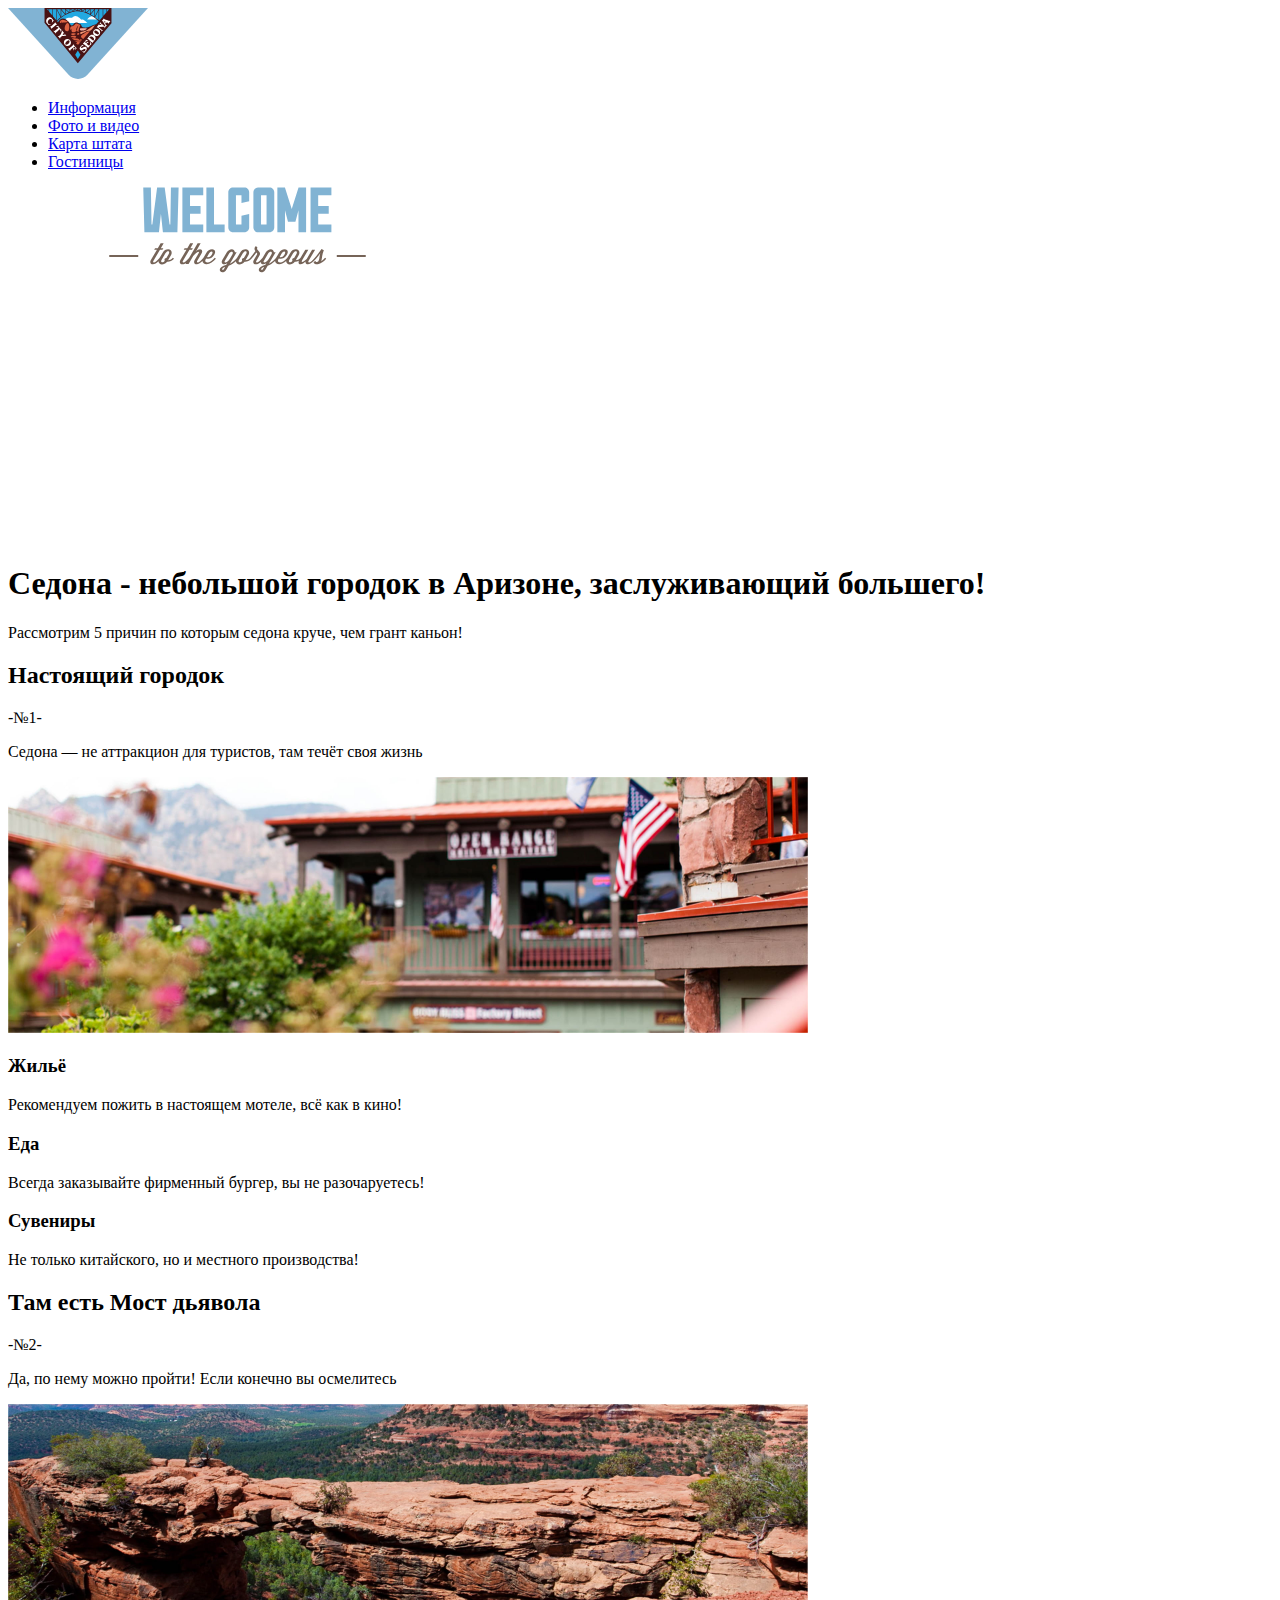
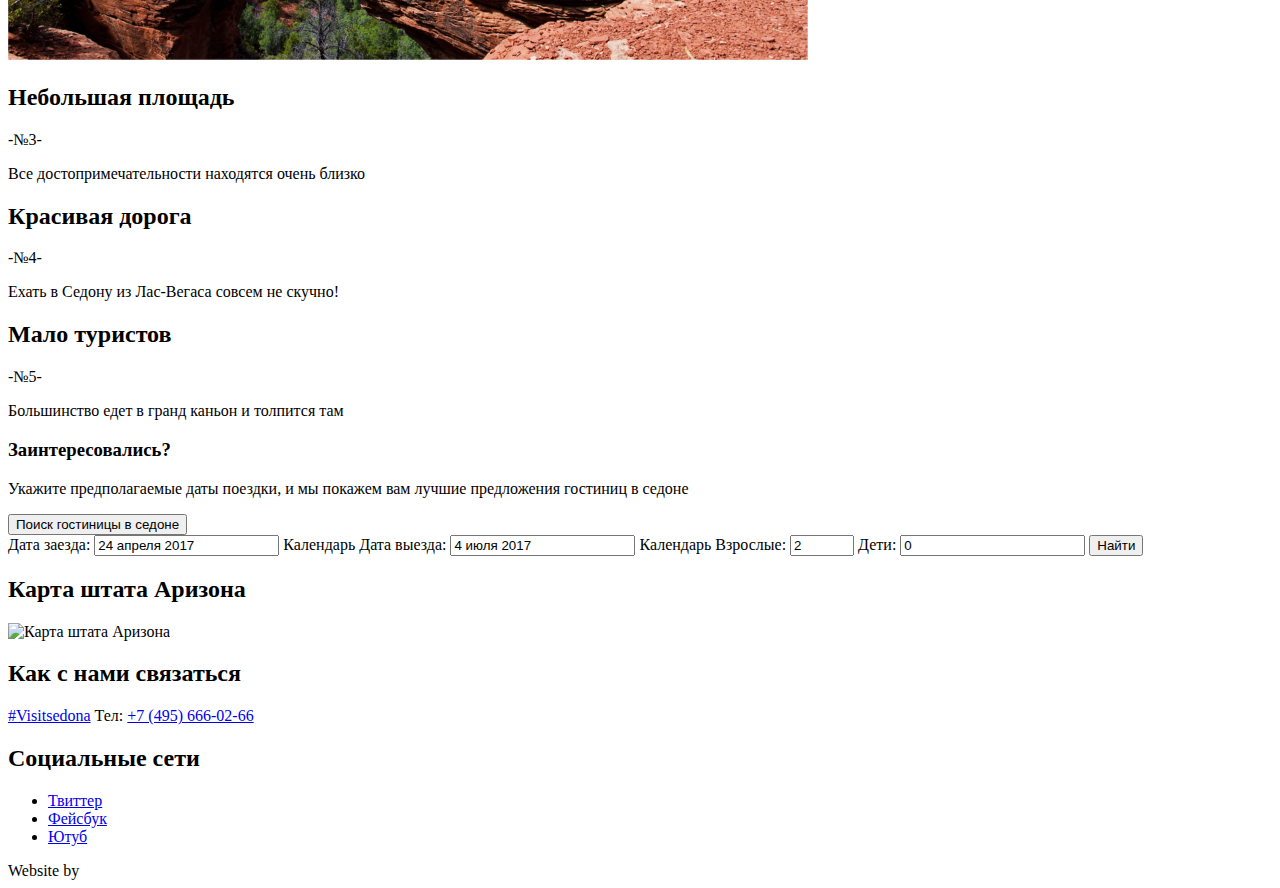
==== index.html @ 817b79bb "Доступность и формы - исправление" ====
<!DOCTYPE html>
<html lang="ru">
  <head>
    <meta charset="utf-8">
    <title>городок Седона</title>
  </head>
  <body>
    <header>
      <nav>
        <a><img src="img/logo-sedona.svg" width="140" height="71" alt="Логотип-Седона"></a>
        <ul>
          <li><a href="info.html">Информация</a></li>
          <li><a href="photo-video.html">Фото и видео</a></li>
          <li><a href="map.html">Карта штата</a></li>
          <li><a href="catalog_hotels.html">Гостиницы</a></li>
        </ul>
      </nav>
    </header>
    <main>
      <div>
        <a><img src="img/intro-welcome.svg" width="459" height="353" alt="Добро пожаловать в Седону"></a>
      </div>
      <div>
         <h1>Седона - небольшой городок в Аризоне, заслуживающий большего!</h1>
         <p>Рассмотрим 5 причин по которым седона круче, чем грант каньон!</p>
      </div>
      <section> 
        <div>
          <h2>Настоящий городок</h2>
          <p>-№1-</p>
          <p>Седона — не аттракцион для туристов, там течёт своя жизнь</p>
        </div>
        <div>
          <a><img src="img/content-city.jpg" width="800" height="256" alt="Настоящий городок"></a>
        </div>
      </section>
      <section>
        <div>
          <h3>Жильё</h3>
          <p>Рекомендуем пожить в настоящем мотеле, всё как в кино!</p>
          <span class=icon></span>
        </div>
        <div>
         <h3>Еда</h3>
         <p>Всегда заказывайте фирменный бургер, вы не разочаруетесь!</p>
         <span class=icon></span>
       </div>
       <div>
         <h3>Сувениры</h3>
         <p>Не только китайского, но и местного производства!</p>
         <span class=icon></span>
       </div>
      </section>
      <section> 
        <div>
          <h2>Там есть Мост дьявола</h2>
          <p>-№2-</p>
          <p>Да, по нему можно пройти! Если конечно вы осмелитесь</p>
        </div>
        <div>
          <a><img src="img/content-bridge.jpg" width="800" height="256" alt="Мост дьявола"></a>
        </div>
      </section>
      <section> 
        <div>
          <h2>Небольшая площадь</h2>
          <p>-№3-</p>
          <p>Все достопримечательности находятся очень близко</p>
        </div>
        <div>
          <h2>Красивая дорога</h2>
          <p>-№4-</p>
          <p>Ехать в Седону из Лас-Вегаса совсем не скучно!</p>
        </div>
        <div>
          <h2>Мало туристов</h2>
          <p>-№5-</p>
          <p>Большинство едет в гранд каньон и толпится там</p>
        </div>
      </section>
      <section>
        <div>
          <h3>Заинтересовались?</h3>
          <p>Укажите предполагаемые даты поездки, и мы покажем вам лучшие предложения гостиниц в седоне</p>
          <button type="button">Поиск гостиницы в седоне</button>
          <article>
              <form action="https://echo.htmlacademy.ru" method="post">        
              <label for="check-in">Дата заезда:</label>
              <input type="text" id="check-in" name="date-arrival" value="24 апреля 2017">
              <span class="visually-hidden">Календарь</span>        
              <label for="check-off">Дата выезда:</label>
              <input type="text" id="check-off" name="date-departure" value="4 июля 2017"> 
              <span class="visually-hidden">Календарь</span>         
              <label for="adults">Взрослые:</label>
              <input type="number" id="adults" name="adult" value="2"  min="1" max="100" step="1" placeholder="Взрослые">           
              <label for="children">Дети:</label>
              <input type="text" id="children" name="child" value="0"  min="1" max="100" step="1" placeholder="Дети">            
          <button type="submit">Найти</button>          
              </form>
          </article>
          <h2 class="visually-hidden">Карта штата Аризона</h2>
          <img src="#" width="1200" height="593" alt="Карта штата Аризона">
        </div>
      </section>
    </main>
    <footer>
      <h2 class="visually-hidden">Как с нами связаться</h2>
        <div>
          <a href="#">#Visitsedona</a>
          <span>Тел: <a href="tel:+74956660266">+7 (495) 666-02-66</a></span>
        </div>
        <div>
          <h2 class="visually-hidden">Социальные сети</h2>
          <ul>
            <li><a href="#" title="Наша страница в Твиттере">Твиттер</a></li>
            <li><a href="#"title="Наша страница в Фейсбуке">Фейсбук</a></li>
            <li><a href="#"title="Наша страница в Ютубе">Ютуб</a></li>
          </ul>
        </div>
        <div>
          <span>Website by</span>
            <a href="https://htmlacademy.ru/intensive/htmlcss"></a>
        </div>
      </footer>
    </body>
</html>
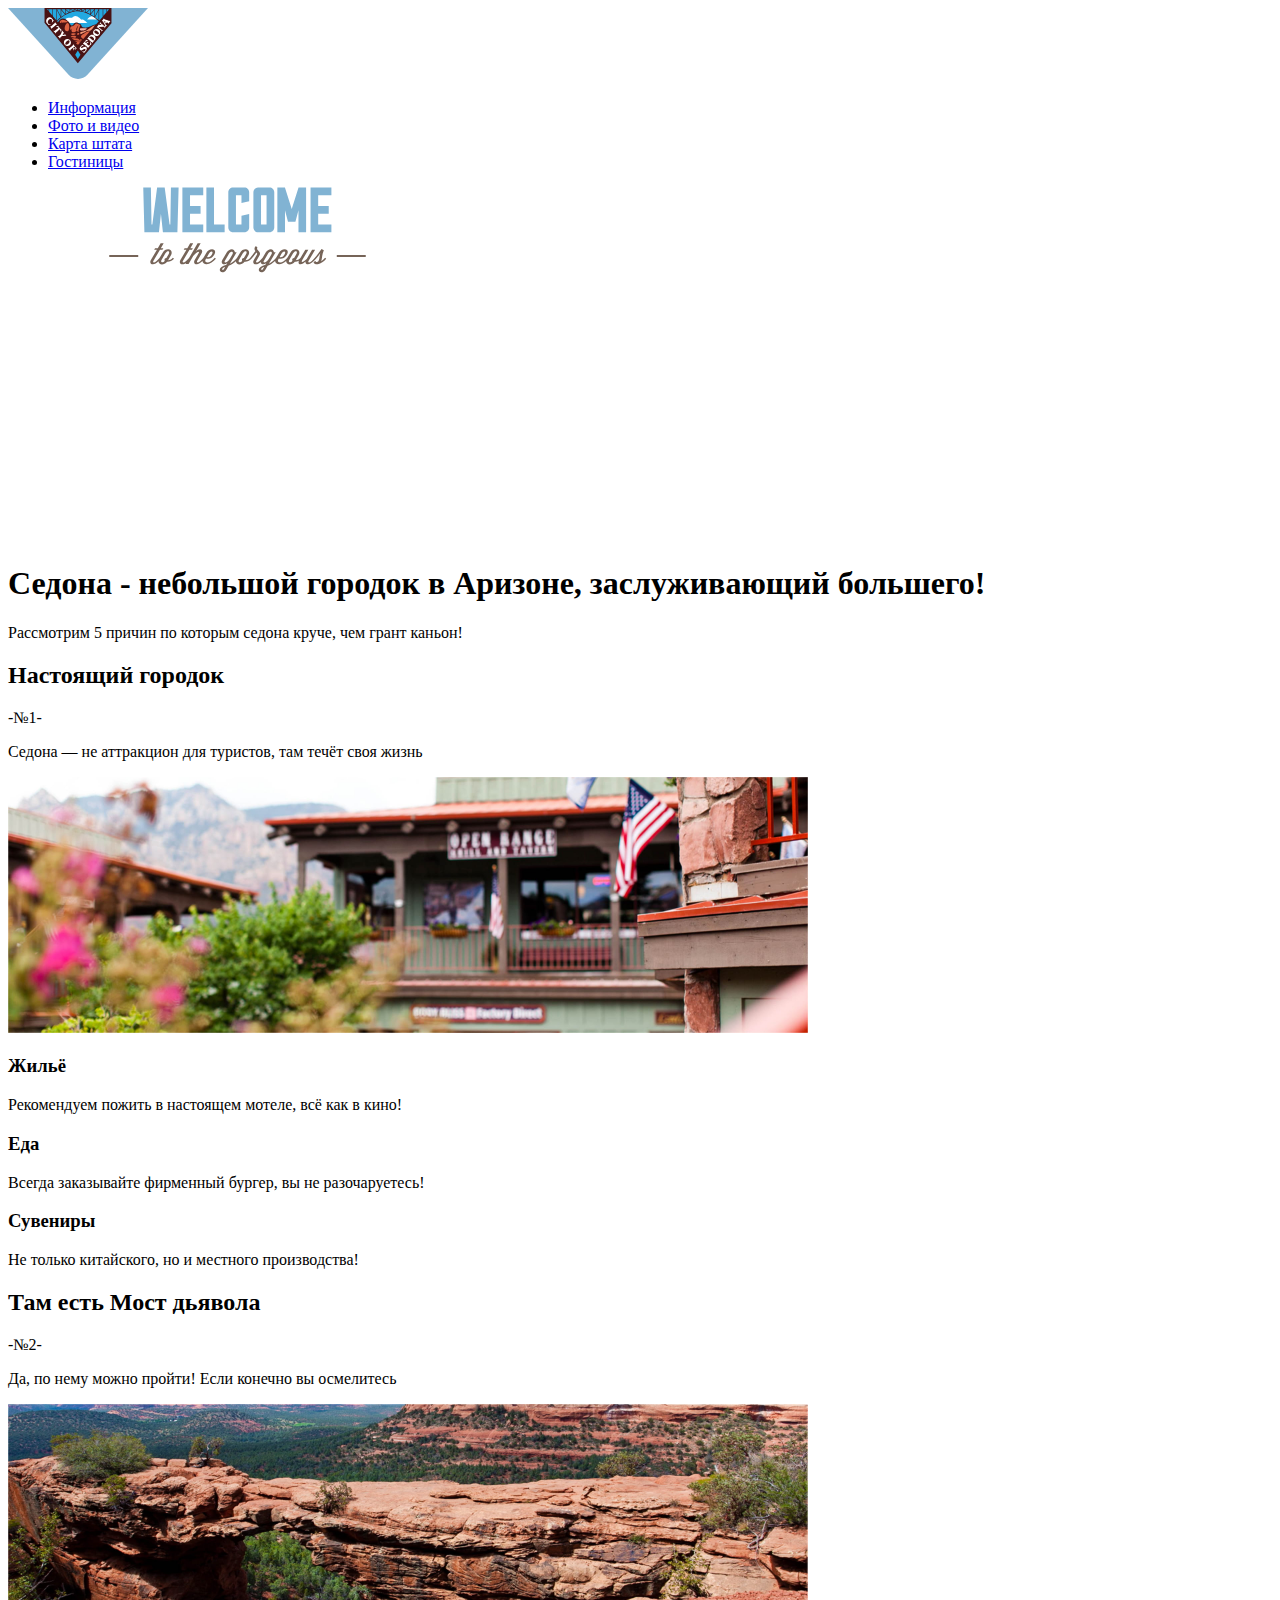
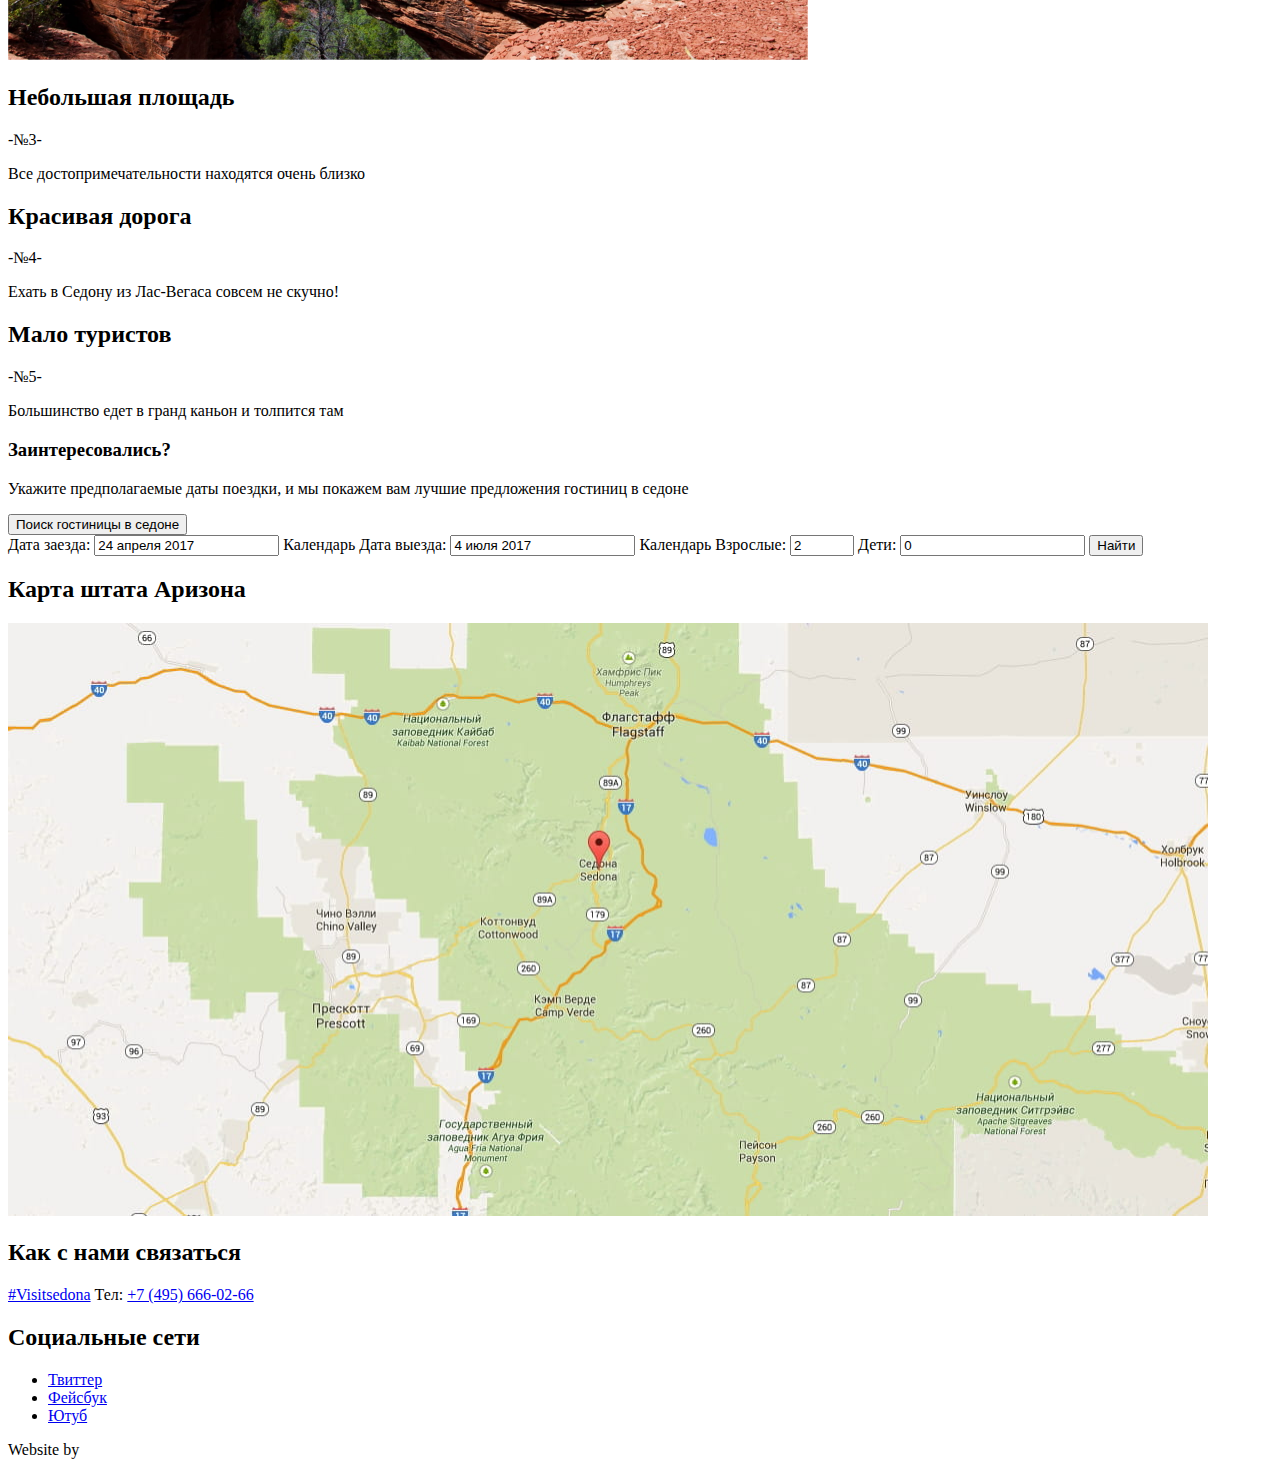
==== commit b8bf5c33: "Доступность и формы 2" ====
--- a/index.html
+++ b/index.html
@@ -83,7 +83,6 @@
           <h3>Заинтересовались?</h3>
           <p>Укажите предполагаемые даты поездки, и мы покажем вам лучшие предложения гостиниц в седоне</p>
           <button type="button">Поиск гостиницы в седоне</button>
-          <article>
               <form action="https://echo.htmlacademy.ru" method="post">        
               <label for="check-in">Дата заезда:</label>
               <input type="text" id="check-in" name="date-arrival" value="24 апреля 2017">
@@ -97,9 +96,8 @@
               <input type="text" id="children" name="child" value="0"  min="1" max="100" step="1" placeholder="Дети">            
           <button type="submit">Найти</button>          
               </form>
-          </article>
           <h2 class="visually-hidden">Карта штата Аризона</h2>
-          <img src="#" width="1200" height="593" alt="Карта штата Аризона">
+          <img src="img/map.jpg" width="1200" height="593" alt="Карта штата Аризона">
         </div>
       </section>
     </main>
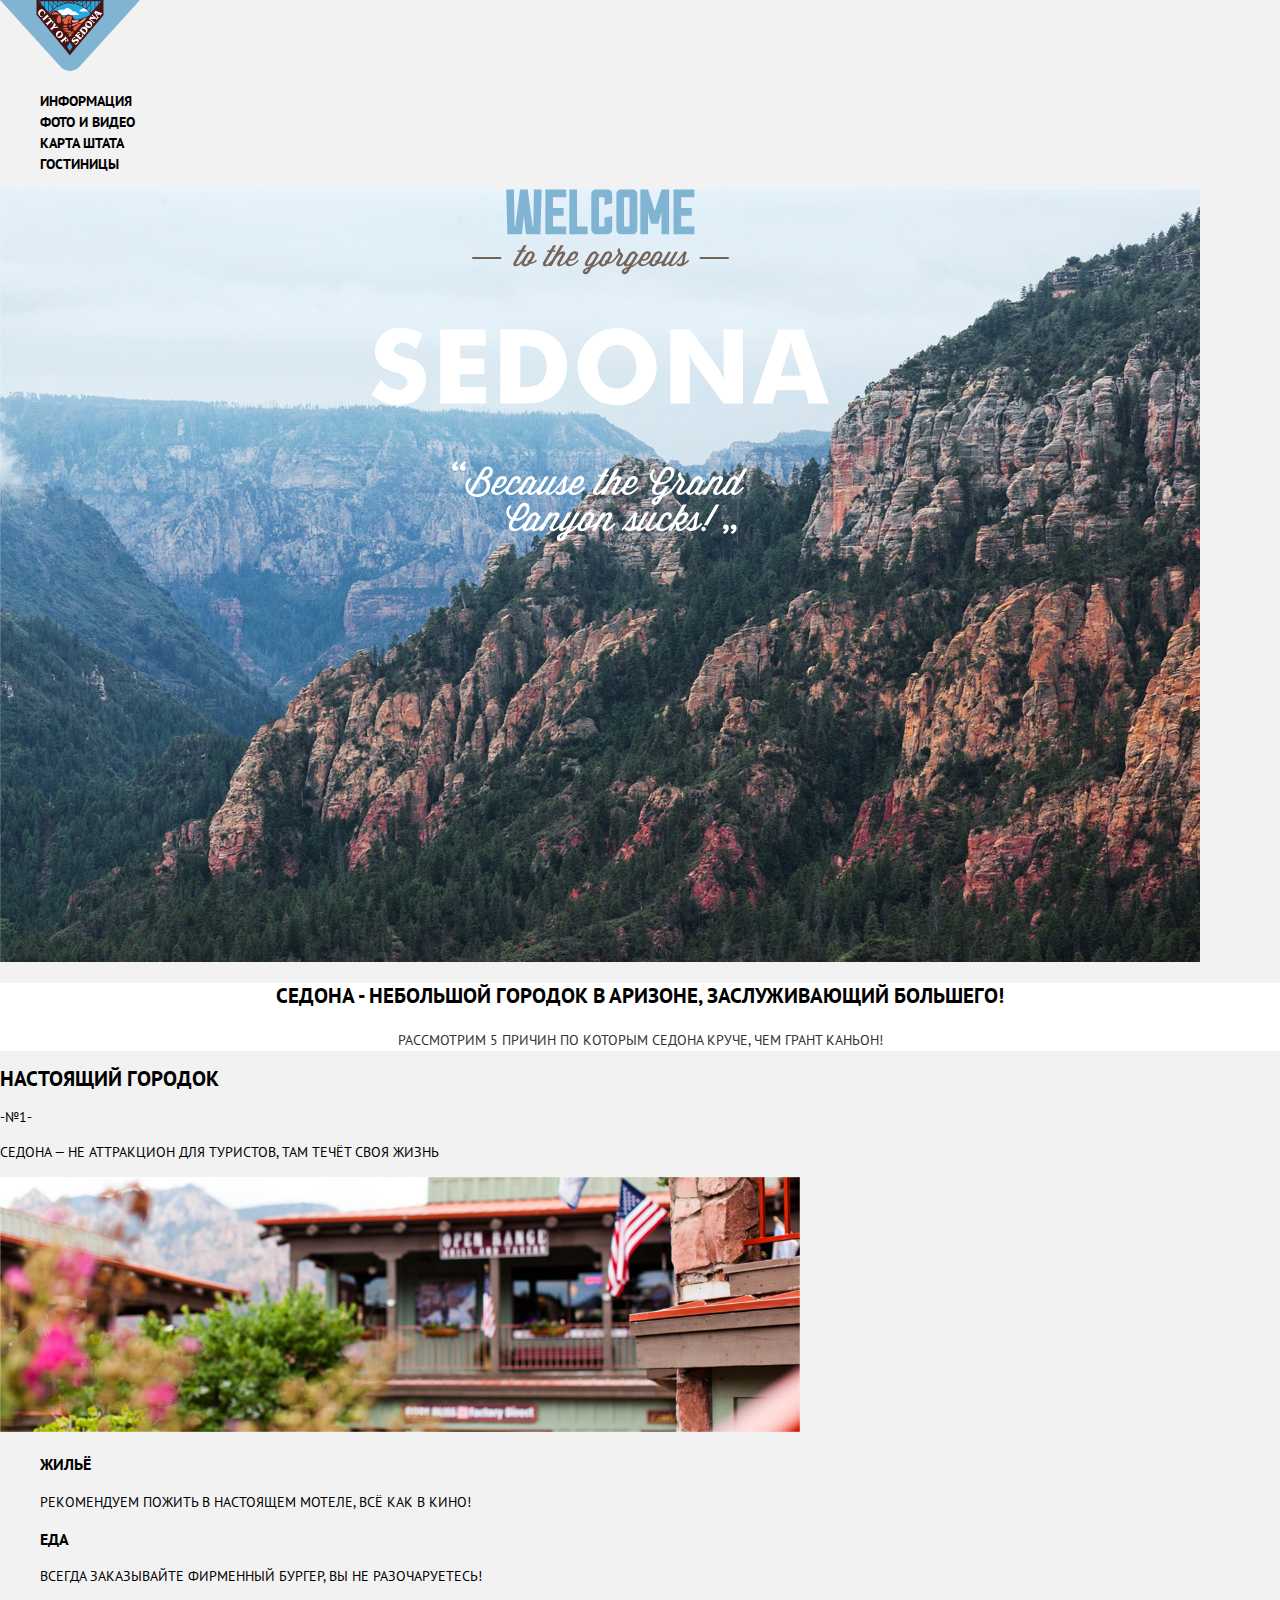
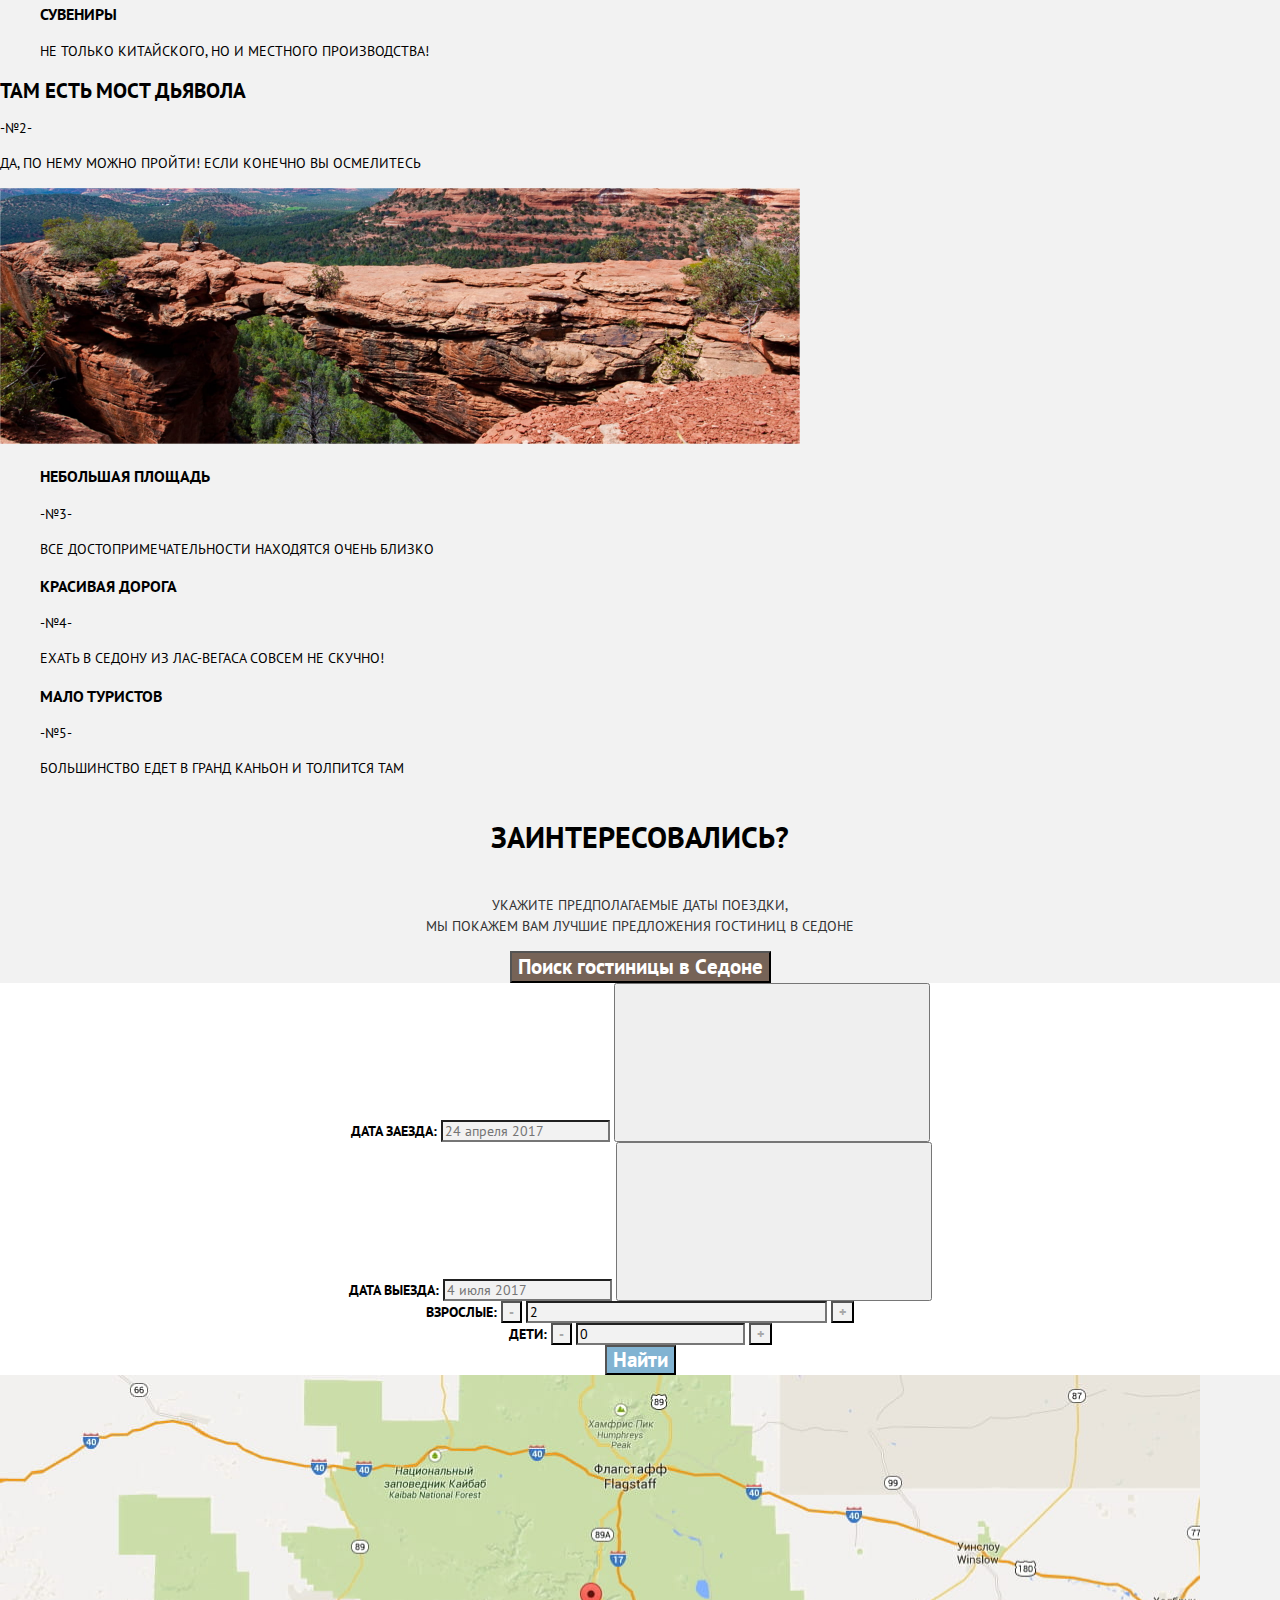
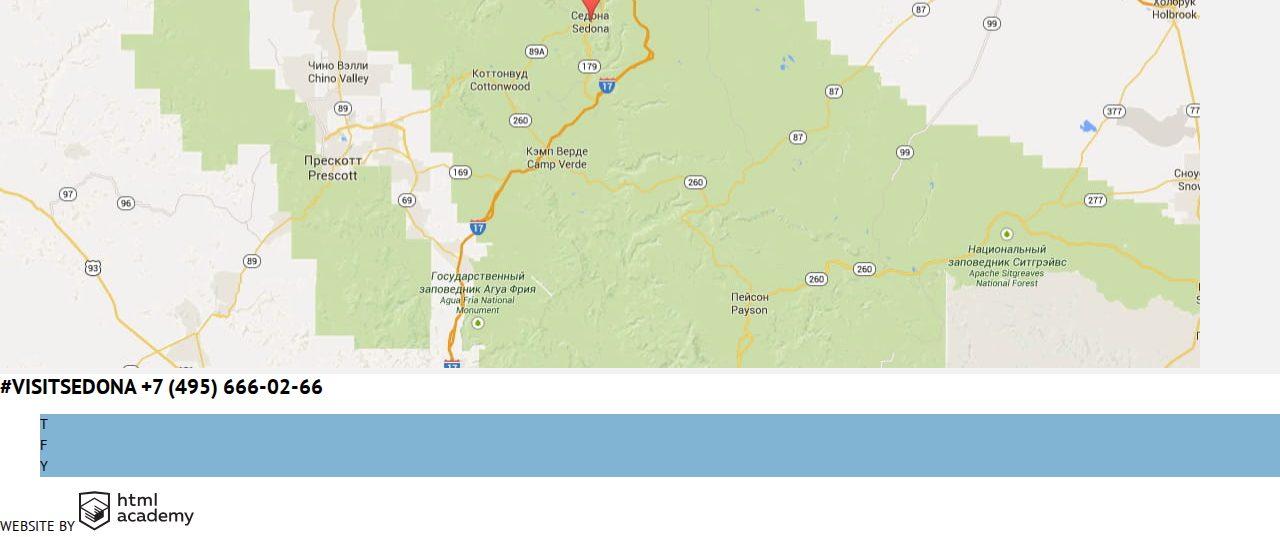
==== commit 9718c3a9: "Начинаем базовую стилизацию" ====
--- a/index.html
+++ b/index.html
@@ -2,123 +2,177 @@
 <html lang="ru">
   <head>
     <meta charset="utf-8">
-    <title>городок Седона</title>
+    <title>Седона</title>
+    <link  href="css/normalize.css" rel="stylesheet">
+    <link href="https://fonts.googleapis.com/css?family=PT+Sans:400,700&display=swap&subset=cyrillic" rel="stylesheet">
+    <link href="css/style.css" rel="stylesheet">
   </head>
+
   <body>
-    <header>
-      <nav>
-        <a><img src="img/logo-sedona.svg" width="140" height="71" alt="Логотип-Седона"></a>
-        <ul>
-          <li><a href="info.html">Информация</a></li>
-          <li><a href="photo-video.html">Фото и видео</a></li>
-          <li><a href="map.html">Карта штата</a></li>
-          <li><a href="catalog_hotels.html">Гостиницы</a></li>
+    <header class="header-wrap">
+      <nav class="nav">
+        <a class="logo"><img src="img/logo-sedona.svg" width="140" height="71" alt="Логотип-Седона"></a>
+        <ul class="nav-list">
+          <li class="nav-item"><a href="info.html">Информация</a></li>
+          <li class="nav-item"><a href="photo-video.html">Фото и видео</a></li>
+          <li class="nav-item"><a href="map.html">Карта штата</a></li>
+          <li class="nav-item"><a href="catalog_hotels.html">Гостиницы</a></li>
         </ul>
       </nav>
     </header>
-    <main>
-      <div>
-        <a><img src="img/intro-welcome.svg" width="459" height="353" alt="Добро пожаловать в Седону"></a>
-      </div>
-      <div>
-         <h1>Седона - небольшой городок в Аризоне, заслуживающий большего!</h1>
-         <p>Рассмотрим 5 причин по которым седона круче, чем грант каньон!</p>
-      </div>
-      <section> 
-        <div>
-          <h2>Настоящий городок</h2>
-          <p>-№1-</p>
-          <p>Седона — не аттракцион для туристов, там течёт своя жизнь</p>
+
+    <main class="mein-wrap">
+      <h1 class="visually-hidden">Добро пожаловать в Седону</h1>
+
+      <section intro>
+        <div class="intro-bg">
+          <img src="img/intro-welcome.svg" width="459" height="353" alt="Добро пожаловать в Седону">
         </div>
-        <div>
-          <a><img src="img/content-city.jpg" width="800" height="256" alt="Настоящий городок"></a>
+        <div class="intro-wrap">
+          <p class="intro-title">Седона - небольшой городок в Аризоне, заслуживающий большего!</p>
+          <p class="intro-text">Рассмотрим 5 причин по которым седона круче, чем грант каньон!</p>
         </div>
       </section>
-      <section>
-        <div>
-          <h3>Жильё</h3>
-          <p>Рекомендуем пожить в настоящем мотеле, всё как в кино!</p>
-          <span class=icon></span>
-        </div>
-        <div>
-         <h3>Еда</h3>
-         <p>Всегда заказывайте фирменный бургер, вы не разочаруетесь!</p>
-         <span class=icon></span>
-       </div>
-       <div>
-         <h3>Сувениры</h3>
-         <p>Не только китайского, но и местного производства!</p>
-         <span class=icon></span>
-       </div>
-      </section>
-      <section> 
-        <div>
-          <h2>Там есть Мост дьявола</h2>
-          <p>-№2-</p>
-          <p>Да, по нему можно пройти! Если конечно вы осмелитесь</p>
-        </div>
-        <div>
-          <a><img src="img/content-bridge.jpg" width="800" height="256" alt="Мост дьявола"></a>
+      
+      
+      <section class="advantage">
+        <div class="advantage-list">
+          <div class="advantage-item blue-bg">
+            <div class="advantage-info">
+              <h2>Настоящий городок</h2>
+              <p>-№1-</p>
+              <p>Седона — не аттракцион для туристов, там течёт своя жизнь</p>
+            </div>
+            <div class="img-wrapper">
+              <img src="img/content-city.jpg" width="800" height="255" alt="Фото города">
+            </div>
+          </div>
+
+          <ul class=benefit-list>
+            <li class="benefit-item">
+              <h3>Жильё</h3>
+              <p>Рекомендуем пожить в настоящем мотеле, всё как в кино!</p>
+              <span class=icon></span>
+            </li>
+            <li class="benefit-item">
+              <h3>Еда</h3>
+              <p>Всегда заказывайте фирменный бургер, вы не разочаруетесь!</p>
+              <span class=icon></span>
+            </li>
+            <li class="benefit-item">
+              <h3>Сувениры</h3>
+              <p>Не только китайского, но и местного производства!</p>
+              <span class=icon></span>
+            </li>   
+          </ul>
+
+          <div class="advantage-second blue-bg">
+            <div class="advantage-info">
+              <h2>Там есть Мост дьявола</h2>
+              <p>-№2-</p>
+             <p>Да, по нему можно пройти! Если конечно вы осмелитесь</p>
+            </div>
+            <div class="img-wrapper">
+              <img src="img/content-bridge.jpg" width="800" height="256" alt="Мост дьявола">
+            </div>
+          </div>
+          <ul class="advantages-list grey-bg">
+            <li class="advantages-item">
+              <div class="advantages-info">
+                <h3>Небольшая площадь</h3>
+                <p>-№3-</p>
+                <p>Все достопримечательности находятся очень близко</p>
+              </div>
+            </li>
+            <li class="advantages-item">
+              <div class="advantages-info">
+                <h3>Красивая дорога</h3>
+                <p>-№4-</p>
+                <p>Ехать в Седону из Лас-Вегаса совсем не скучно!</p>
+              </div>
+            </li>
+            <li class="advantages-item">
+              <div class="advantages-info">
+                <h3>Мало туристов</h3>
+                <p>-№5-</p>
+                <p>Большинство едет в гранд каньон и толпится там</p>
+              </div>
+            </li>
+          </ul>
         </div>
       </section>
-      <section> 
-        <div>
-          <h2>Небольшая площадь</h2>
-          <p>-№3-</p>
-          <p>Все достопримечательности находятся очень близко</p>
+      <section class="booking">
+        <div class="booking-info">
+          <h4>Заинтересовались?</h4>
+          <p>Укажите предполагаемые даты поездки,<br>
+             мы покажем вам лучшие предложения гостиниц в седоне</p>
         </div>
-        <div>
-          <h2>Красивая дорога</h2>
-          <p>-№4-</p>
-          <p>Ехать в Седону из Лас-Вегаса совсем не скучно!</p>
-        </div>
-        <div>
-          <h2>Мало туристов</h2>
-          <p>-№5-</p>
-          <p>Большинство едет в гранд каньон и толпится там</p>
+        <button class="btn-booking" type="button" aria-label="поиск">Поиск гостиницы в Cедоне</button>
+        <div class="form-wrap"> 
+          <form class="booking-form" action="https://echo.htmlacademy.ru" method="post">
+            <div class="check-in">
+              <label for="check-in">Дата заезда:</label>
+              <input type="text" id="check-in" name="date-arrival" placeholder="24 апреля 2017">
+              <button class="icon-calendar">
+                <svg></svg>
+              </button>
+            </div>
+  
+            <div class="check-off">       
+              <label for="check-off">Дата выезда:</label>
+              <input type="text" id="check-off" name="date-departure" placeholder="4 июля 2017"> 
+              <button class="icon-calendar">
+                <svg></svg>
+              </button>
+            </div>
+  
+            <div class="adults">
+              <label for="adults">Взрослые:</label>
+              <button class="minus" type="number" aria-label="Уменьшить количество взрослых">-</button>
+              <input type="text" id="adults" name="adults" min="0" size="38" step="1" value="2">
+              <button class="plus" type="number" aria-label="Увеличить количество взрослых">+</button>      
+            </div>   
+  
+            <div class="children">
+              <label for="children">Дети:</label>
+              <button class="minus" type="number" aria-label="Уменьшить количество детей">-</button>
+              <input type="text" id="children" name="children" min="0" step="1" value="0">
+              <button class="plus" type="number" aria-label="Увеличить количество детей">+</button>      
+            </div>
+            <button class="btn-search" type="submit">Найти</button>
+          </form>
         </div>
       </section>
-      <section>
-        <div>
-          <h3>Заинтересовались?</h3>
-          <p>Укажите предполагаемые даты поездки, и мы покажем вам лучшие предложения гостиниц в седоне</p>
-          <button type="button">Поиск гостиницы в седоне</button>
-              <form action="https://echo.htmlacademy.ru" method="post">        
-              <label for="check-in">Дата заезда:</label>
-              <input type="text" id="check-in" name="date-arrival" value="24 апреля 2017">
-              <span class="visually-hidden">Календарь</span>        
-              <label for="check-off">Дата выезда:</label>
-              <input type="text" id="check-off" name="date-departure" value="4 июля 2017"> 
-              <span class="visually-hidden">Календарь</span>         
-              <label for="adults">Взрослые:</label>
-              <input type="number" id="adults" name="adult" value="2"  min="1" max="100" step="1" placeholder="Взрослые">           
-              <label for="children">Дети:</label>
-              <input type="text" id="children" name="child" value="0"  min="1" max="100" step="1" placeholder="Дети">            
-          <button type="submit">Найти</button>          
-              </form>
-          <h2 class="visually-hidden">Карта штата Аризона</h2>
-          <img src="img/map.jpg" width="1200" height="593" alt="Карта штата Аризона">
-        </div>
+
+      <section class="map">
+        <h3 class="visually-hidden">Карта штата Аризона</h3>
+        <img class="map" src="img/map.jpg" width="1200" height="593" alt="Карта штата Аризона">
       </section>
     </main>
-    <footer>
-      <h2 class="visually-hidden">Как с нами связаться</h2>
-        <div>
-          <a href="#">#Visitsedona</a>
-          <span>Тел: <a href="tel:+74956660266">+7 (495) 666-02-66</a></span>
-        </div>
-        <div>
-          <h2 class="visually-hidden">Социальные сети</h2>
-          <ul>
-            <li><a href="#" title="Наша страница в Твиттере">Твиттер</a></li>
-            <li><a href="#"title="Наша страница в Фейсбуке">Фейсбук</a></li>
-            <li><a href="#"title="Наша страница в Ютубе">Ютуб</a></li>
-          </ul>
-        </div>
-        <div>
-          <span>Website by</span>
-            <a href="https://htmlacademy.ru/intensive/htmlcss"></a>
-        </div>
-      </footer>
-    </body>
-</html>
+
+    <footer class="footer-wrap">
+      <h3 class="visually-hidden">Как с нами связаться</h3>
+      <div class="contact">
+        <span class="hashtag">#VisitSEDONA</span>
+        <a class="tel" href="tel:+74956660266" aria-label="телефон">+7 (495) 666-02-66</a></span>
+      </div>
+
+      <div class="social">
+        <h3 class="visually-hidden">Социальные сети</h3>
+        <ul class="social-list">
+          <li class="social-item"><a class="twitter" href="#" aria-label="Страница в Твиттере"></a>T</li>
+          <li class="social-item"><a class="facebook" href="#" aria-label="Страница в Фейсбуке"></a>F</li>
+          <li class="social-item"><a class="youtube" href="#" aria-label="Страница в Ютубе"></a>Y</li>
+        </ul>
+      </div>
+
+      <div class="copyright">
+        <span>Website by</span>
+        <a class="footer-logo" href="https://htmlacademy.ru/intensive/htmlcss" aria-label="Сайт HTMLacademy">
+          <img src="img/logo-htmlacademy.svg" width="115" height="40"  alt="Логотип HTML Academy">
+        </a>
+      </div>
+
+    </footer>
+   </body>
+ </html>
--- a/css/style.css
+++ b/css/style.css
@@ -0,0 +1,259 @@
+body {
+    font-family: "PT Sans", Arial, sans;
+    font-size: 14px;
+    line-height: 21px;
+    font-weight: 400;
+    text-transform: uppercase;
+    color: #000000;
+    background-color: #f2f2f2;
+    
+}
+
+a {
+    text-decoration: none;
+    color: #000000;
+}
+
+.visually-hidden {
+    visibility: hidden;
+    display: none;
+}
+
+.nav-item a:hover,
+.nav-item a:focus,
+.social-item a:focus,
+.social-item a:focus {
+    color: #81b3d2;
+}
+
+.nav-list,
+.benefit-list,
+.advantages-list,
+.social-list,
+.infrastructure-list,
+.habitation-list,
+.sorting-list, 
+.sorting-arrow, 
+.hotel-list {
+    list-style-type: none;
+}
+
+.nav-item {
+    font-weight: 700;
+}
+
+.intro-bg {
+    text-align: center;
+    background-image: 
+    url("../img/background.jpg");
+    background-repeat: no-repeat;
+    width: 1200px;
+    height: 773px;
+    background-color: #669ec0;
+}  
+
+.intro-wrap {
+    background-color: #ffffff; 
+  }
+
+.intro-title{
+    font-size: 21px;
+    line-height: 26px;
+    font-weight: 700;
+    text-align: center;
+}
+
+.intro-text {
+    color: #333333;
+    text-align: center;
+}
+
+
+
+
+.booking {
+    text-align: center;
+    color: #333333; 
+    background-color: #f2f2f2;
+}
+
+h4 {
+    font-size: 30px;
+    font-weight: 700;
+    color: #000000;
+    line-height: 36px;
+}
+
+.btn-booking {
+    font-size: 21px;
+    font-weight: bold;
+    line-height: 26px;
+    text-align: center;
+    color: #ffffff;
+  
+    background-color: #766357;
+}
+
+.btn-booking:hover,
+.btn-booking:focus {
+    background-color: #604e43;
+}
+
+.booking-form {
+    font-weight: bold;
+    color: #000000;
+
+    background-color: #ffffff;
+}
+
+.booking-form input[type="text"] {
+    background-color: #f2f2f2; 
+}
+
+.booking-form input[type="number"] {
+    background-color: #f2f2f2;
+    text-align: center;
+}
+
+.booking-form input[type="text"]:hover,
+.booking-form input[type="number"]:hover {
+    background-color: #ebebeb;  
+}
+
+.booking-form input[type="text"]:focus,
+.booking-form input[type="number"]:focus {
+    background-color: #ffffff; 
+}
+
+.plus,
+.minus {
+    font-weight: 700;
+    color: #a9a9a9;
+    background-color: #f2f2f2;
+
+}
+
+.plus:hover,
+.plus:focus,
+.minus:hover,
+.minus:focus {
+    color: #000000;
+}
+
+.plus:active,
+.minus:active {
+    color: #81b3d2;
+}
+
+.btn-search {
+    font-size: 21px;
+    font-weight: 700;
+    font-weight: 26px;
+    text-align: center;
+    color: #ffffff;
+    background-color: #81b3d2;
+}
+
+.btn-search:hover,
+.btn-search:focus {
+    background-color: #669ec0;
+}
+
+.btn-search:active {
+    color: rgba(255, 255, 255, 0.3);
+    background-color: #5496bd;
+}
+
+.footer-wrap { 
+    color: #000000;
+    background-color: #ffffff;
+    align-items: center;
+}
+
+.contact {
+    font-size: 21px;
+    font-weight: 700;
+    line-height: 26px;
+
+}
+  
+.social-list {
+    list-style: none;
+}
+  
+.social-item {
+    background-color: #81b3d2;
+}
+
+.social-item:focus,
+.social-item:hover {
+    background-color: #669ec0;
+}
+
+.social-item:active {
+    background-color: #5496bd;
+}
+
+
+
+  
+/*внутренняя страница*/
+
+.hotel-name h3 {
+    line-height: 26px;
+    text-align: left;
+}
+
+.columns {
+    line-height: 21px;
+    text-align: left;
+    color: #333333;
+}
+
+.btn-detail {
+    background-color: #81b3d2; 
+}
+
+.btn-detail,
+.btn-reserve {
+    font-weight: bold;
+    color: #ffffff;
+}
+
+.btn-detail:hover {
+    color: #ffffff !important;
+    background-color: #669ec0;
+}
+
+.btn-detail:active,
+.btn-detail:focus {
+    color: rgba(255, 255, 255, 0.3);
+    background-color: #5496bd;
+}
+
+.btn-reserve {
+    background-color: #766357;
+}
+
+.btn-reserve:hover {
+    color: #ffffff !important;
+    background-color: #604e43;
+}
+
+.btn-reserve:focus,
+.btn-reserve:active {
+    color: rgba(255, 255, 255, 0.3);
+    background-color: #503e33;
+
+}
+
+.rating {
+    color: #666666;
+    background-color: #f2f2f2; 
+}
+
+
+
+
+
+
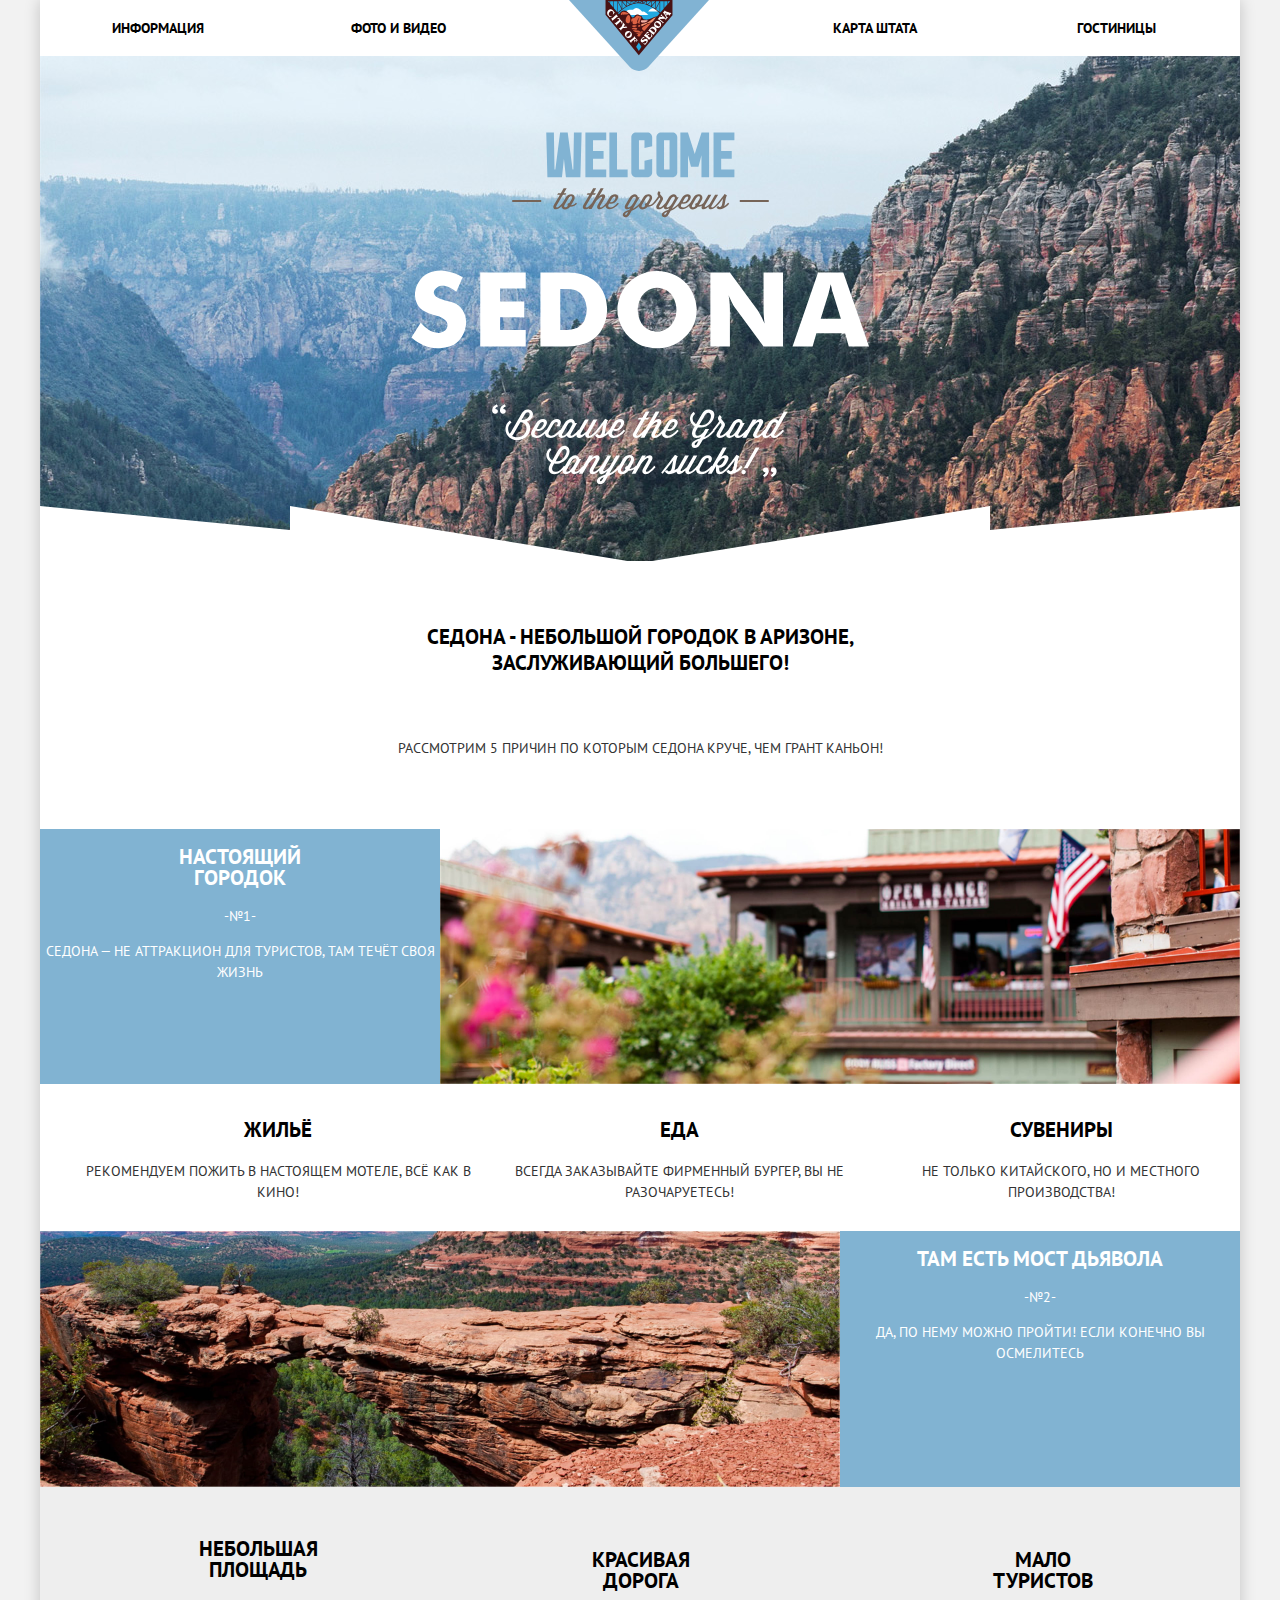
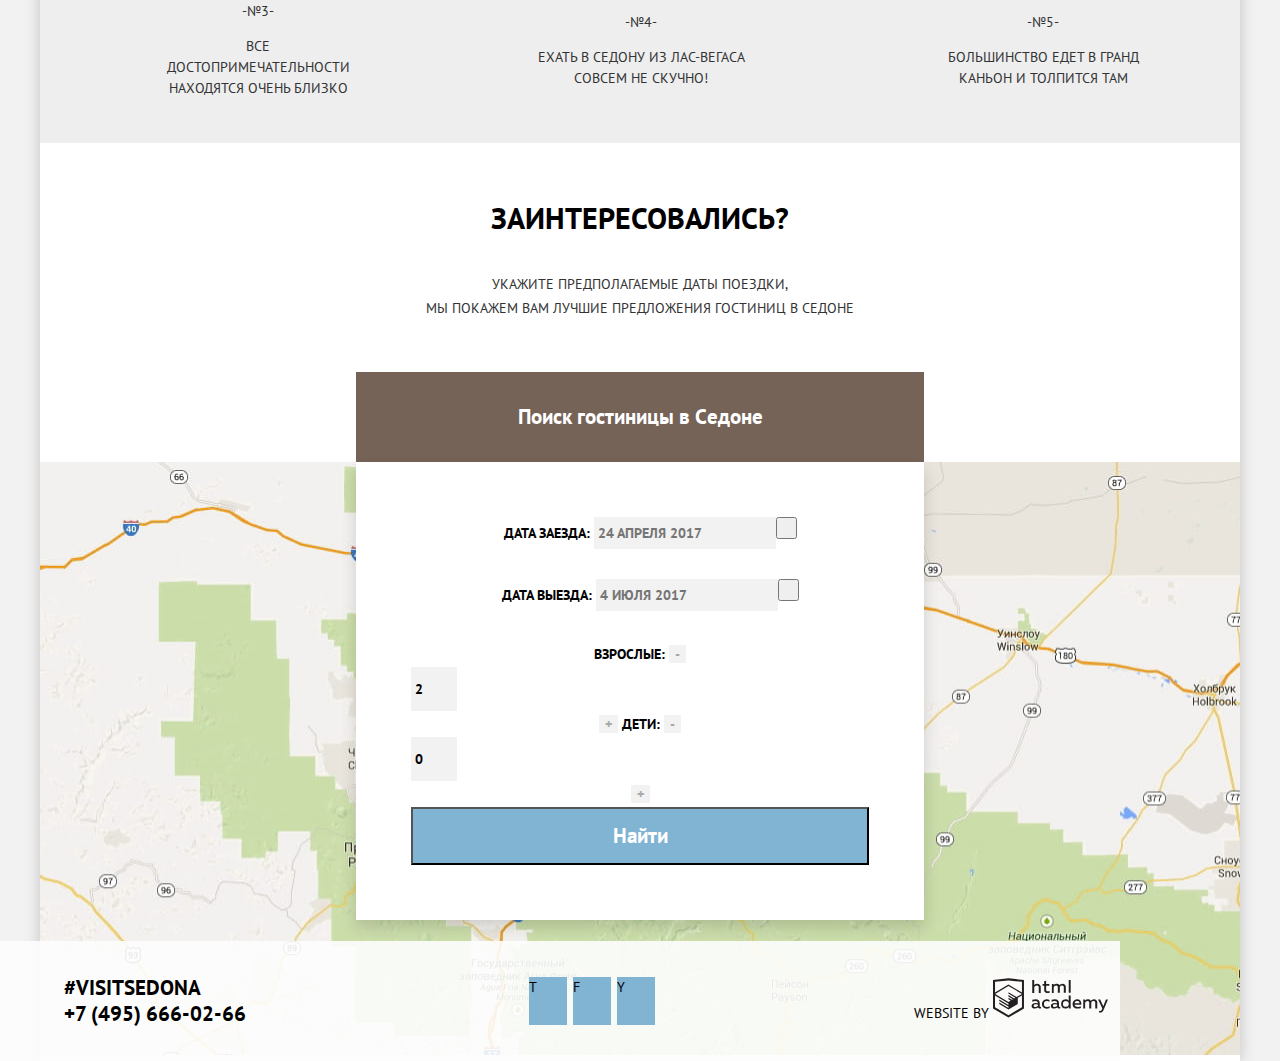
==== commit 8f913457: "сетки" ====
--- a/index.html
+++ b/index.html
@@ -9,99 +9,100 @@
   </head>
 
   <body>
-    <header class="header-wrap">
-      <nav class="nav">
-        <a class="logo"><img src="img/logo-sedona.svg" width="140" height="71" alt="Логотип-Седона"></a>
-        <ul class="nav-list">
-          <li class="nav-item"><a href="info.html">Информация</a></li>
-          <li class="nav-item"><a href="photo-video.html">Фото и видео</a></li>
-          <li class="nav-item"><a href="map.html">Карта штата</a></li>
-          <li class="nav-item"><a href="catalog_hotels.html">Гостиницы</a></li>
-        </ul>
-      </nav>
-    </header>
+    <div class="container">
 
-    <main class="mein-wrap">
-      <h1 class="visually-hidden">Добро пожаловать в Седону</h1>
+      <header class="header-wrap">
+        <a class="nav-logo"><img src="img/logo-sedona.svg" width="140" height="71" alt="Логотип-Седона"></a>
+        <nav class="nav">
+          <ul class="nav-list">
+            <li><a href="info.html">Информация</a></li>
+            <li><a href="photo-video.html">Фото и видео</a></li>
+            <li><a href="map.html">Карта штата</a></li>
+            <li><a href="catalog_hotels.html">Гостиницы</a></li>
+          </ul>
+        </nav>
+      </header>
+  
+      <main>
+        <section class="intro-wrap">
+          <h1 class="visually-hidden">Добро пожаловать в Седону</h1>
+          <div class="intro-bg">
+            <img src="img/intro-welcome.svg" width="459" height="353" alt="Добро пожаловать в Седону">
+          </div>
+          <div class="intro-info">
+            <p class="intro-title">Седона - небольшой городок в Аризоне, заслуживающий большего!</p>
+            <p class="intro-text">Рассмотрим 5 причин по которым Седона круче, чем грант каньон!</p>
+          </div>
+        </section>
+        
+        
+        <section class="advantage">
+          <div class="advantage-list">
+            <div class="advantage-item blue-bg">
+              <div class="advantage-info">
+                <h2>Настоящий<br> городок</h2>
+                <p>-№1-</p>
+                <p>Седона — не аттракцион для туристов, там течёт своя жизнь</p>
+              </div>
+              <div class="img-wrap">
+                <img src="img/content-city.jpg" width="800" height="255" alt="Фото города">
+              </div>
+            </div>
+  
+            <ul class=benefit-list>
+              <li class="benefit-item">
+                <h3>Жильё</h3>
+                <p>Рекомендуем пожить в настоящем мотеле, всё как в кино!</p>
+                <span class=icon></span>
+              </li>
+              <li class="benefit-item">
+                <h3>Еда</h3>
+                <p>Всегда заказывайте фирменный бургер, вы не разочаруетесь!</p>
+                <span class=icon></span>
+              </li>
+              <li class="benefit-item">
+                <h3>Сувениры</h3>
+                <p>Не только китайского, но и местного производства!</p>
+                <span class=icon></span>
+              </li>   
+            </ul>
+  
+            <div class="advantage-second blue-bg">
+              <div class="advantage-info">
+                <h2>Там есть Мост дьявола</h2>
+                <p>-№2-</p>
+               <p>Да, по нему можно пройти! Если конечно вы осмелитесь</p>
+              </div>
+              <div class="img-wrap">
+                <img src="img/content-bridge.jpg" width="800" height="256" alt="Мост дьявола">
+              </div>
+            </div>
+            <ul class="advantages-list grey-bg">
+              <li class="advantages-item">
+                  <h3>Небольшая<br> 
+                      площадь</h3>
+                  <p>-№3-</p>
+                  <p>Все достопримечательности находятся очень близко</p>
+              </li>
+              <li class="advantages-item">
+                  <h3>Красивая<br> 
+                      дорога</h3>
+                  <p>-№4-</p>
+                  <p>Ехать в Седону из Лас-Вегаса совсем не скучно!</p>
+              </li>
+              <li class="advantages-item">
+                  <h3>Мало <br>
+                    туристов</h3>
+                  <p>-№5-</p>
+                  <p>Большинство едет в гранд каньон и толпится там</p>
+              </li>
+            </ul>
+          </div>
+        </section> 
+    
+    
 
-      <section intro>
-        <div class="intro-bg">
-          <img src="img/intro-welcome.svg" width="459" height="353" alt="Добро пожаловать в Седону">
-        </div>
-        <div class="intro-wrap">
-          <p class="intro-title">Седона - небольшой городок в Аризоне, заслуживающий большего!</p>
-          <p class="intro-text">Рассмотрим 5 причин по которым седона круче, чем грант каньон!</p>
-        </div>
-      </section>
-      
-      
-      <section class="advantage">
-        <div class="advantage-list">
-          <div class="advantage-item blue-bg">
-            <div class="advantage-info">
-              <h2>Настоящий городок</h2>
-              <p>-№1-</p>
-              <p>Седона — не аттракцион для туристов, там течёт своя жизнь</p>
-            </div>
-            <div class="img-wrapper">
-              <img src="img/content-city.jpg" width="800" height="255" alt="Фото города">
-            </div>
-          </div>
-
-          <ul class=benefit-list>
-            <li class="benefit-item">
-              <h3>Жильё</h3>
-              <p>Рекомендуем пожить в настоящем мотеле, всё как в кино!</p>
-              <span class=icon></span>
-            </li>
-            <li class="benefit-item">
-              <h3>Еда</h3>
-              <p>Всегда заказывайте фирменный бургер, вы не разочаруетесь!</p>
-              <span class=icon></span>
-            </li>
-            <li class="benefit-item">
-              <h3>Сувениры</h3>
-              <p>Не только китайского, но и местного производства!</p>
-              <span class=icon></span>
-            </li>   
-          </ul>
-
-          <div class="advantage-second blue-bg">
-            <div class="advantage-info">
-              <h2>Там есть Мост дьявола</h2>
-              <p>-№2-</p>
-             <p>Да, по нему можно пройти! Если конечно вы осмелитесь</p>
-            </div>
-            <div class="img-wrapper">
-              <img src="img/content-bridge.jpg" width="800" height="256" alt="Мост дьявола">
-            </div>
-          </div>
-          <ul class="advantages-list grey-bg">
-            <li class="advantages-item">
-              <div class="advantages-info">
-                <h3>Небольшая площадь</h3>
-                <p>-№3-</p>
-                <p>Все достопримечательности находятся очень близко</p>
-              </div>
-            </li>
-            <li class="advantages-item">
-              <div class="advantages-info">
-                <h3>Красивая дорога</h3>
-                <p>-№4-</p>
-                <p>Ехать в Седону из Лас-Вегаса совсем не скучно!</p>
-              </div>
-            </li>
-            <li class="advantages-item">
-              <div class="advantages-info">
-                <h3>Мало туристов</h3>
-                <p>-№5-</p>
-                <p>Большинство едет в гранд каньон и толпится там</p>
-              </div>
-            </li>
-          </ul>
-        </div>
-      </section>
-      <section class="booking">
+      <section class="booking-wrap ">
         <div class="booking-info">
           <h4>Заинтересовались?</h4>
           <p>Укажите предполагаемые даты поездки,<br>
@@ -112,7 +113,7 @@
           <form class="booking-form" action="https://echo.htmlacademy.ru" method="post">
             <div class="check-in">
               <label for="check-in">Дата заезда:</label>
-              <input type="text" id="check-in" name="date-arrival" placeholder="24 апреля 2017">
+              <input class="date" type="text" id="check-in" name="date-arrival" placeholder="24 апреля 2017">
               <button class="icon-calendar">
                 <svg></svg>
               </button>
@@ -120,20 +121,17 @@
   
             <div class="check-off">       
               <label for="check-off">Дата выезда:</label>
-              <input type="text" id="check-off" name="date-departure" placeholder="4 июля 2017"> 
+              <input class="date" type="text" id="check-off" name="date-departure" placeholder="4 июля 2017"> 
               <button class="icon-calendar">
                 <svg></svg>
               </button>
             </div>
   
-            <div class="adults">
+            <div class="namber">
               <label for="adults">Взрослые:</label>
               <button class="minus" type="number" aria-label="Уменьшить количество взрослых">-</button>
-              <input type="text" id="adults" name="adults" min="0" size="38" step="1" value="2">
+              <input type="text" id="adults" name="adults" min="0" step="1" value="2">
               <button class="plus" type="number" aria-label="Увеличить количество взрослых">+</button>      
-            </div>   
-  
-            <div class="children">
               <label for="children">Дети:</label>
               <button class="minus" type="number" aria-label="Уменьшить количество детей">-</button>
               <input type="text" id="children" name="children" min="0" step="1" value="0">
@@ -153,16 +151,16 @@
     <footer class="footer-wrap">
       <h3 class="visually-hidden">Как с нами связаться</h3>
       <div class="contact">
-        <span class="hashtag">#VisitSEDONA</span>
+        <span>#VisitSEDONA</span>
         <a class="tel" href="tel:+74956660266" aria-label="телефон">+7 (495) 666-02-66</a></span>
       </div>
 
       <div class="social">
         <h3 class="visually-hidden">Социальные сети</h3>
         <ul class="social-list">
-          <li class="social-item"><a class="twitter" href="#" aria-label="Страница в Твиттере"></a>T</li>
-          <li class="social-item"><a class="facebook" href="#" aria-label="Страница в Фейсбуке"></a>F</li>
-          <li class="social-item"><a class="youtube" href="#" aria-label="Страница в Ютубе"></a>Y</li>
+          <li><a href="#" aria-label="Страница в Твиттере"></a>T</li>
+          <li><a href="#" aria-label="Страница в Фейсбуке"></a>F</li>
+          <li><a href="#" aria-label="Страница в Ютубе"></a>Y</li>
         </ul>
       </div>
 
@@ -174,5 +172,6 @@
       </div>
 
     </footer>
+  </div>
    </body>
  </html>
--- a/css/style.css
+++ b/css/style.css
@@ -1,12 +1,19 @@
 body {
-    font-family: "PT Sans", Arial, sans;
+    font-family: "PT Sans", Arial, sans-serif;
     font-size: 14px;
     line-height: 21px;
     font-weight: 400;
     text-transform: uppercase;
     color: #000000;
     background-color: #f2f2f2;
-    
+    margin: 0; 
+}
+
+.container {
+    width: 1200px;
+    margin: 0 auto;
+    box-shadow: 0 0 15px 0px rgba(0, 1, 1, 0.2);
+    background-color: #ffffff;
 }
 
 a {
@@ -19,11 +26,9 @@
     display: none;
 }
 
-.nav-item a:hover,
-.nav-item a:focus,
-.social-item a:focus,
-.social-item a:focus {
-    color: #81b3d2;
+.header-wrap{
+    min-height: 56px;
+    position: relative;
 }
 
 .nav-list,
@@ -38,21 +43,83 @@
     list-style-type: none;
 }
 
-.nav-item {
-    font-weight: 700;
-}
-
-.intro-bg {
-    text-align: center;
-    background-image: 
-    url("../img/background.jpg");
+.nav {
+    line-height: 26px;
+    position: relative;
+}
+
+.nav-logo {
+    position: absolute;
+    margin-left: 529px;
+    z-index: 1;
+}
+
+.nav-list {
+    padding: 0 72px;
+    margin: 0;
+    display: flex;
+    
+}
+
+.nav-list li{
+    font-weight: 700; 
+    width: 239px;
+    min-height: 56px;
+    display: flex;
+    align-items: center;
+
+}
+
+
+.nav-list li:nth-child(3) {
+    justify-content: flex-end;
+    margin-left: 88px; 
+}
+
+.nav-list li:last-child{
+    justify-content: flex-end;
+}
+
+.nav-list a:hover,
+.nav-list a:focus {
+    color: #81b3d2;
+}
+
+.nav-list a:active {
+    color: rgba(0, 0, 0, 0.3);
+}
+
+.intro-wrap {
+    margin: 0;
+    padding: 0;
+    min-height: 773px;
+  }
+
+  .intro-bg {
+    min-height: 505px;
+    background-color: #669ec0;
+    background-image: url(../img/intro-mask.svg), url(../img/background.jpg);
     background-repeat: no-repeat;
+    position:relative;
+    background-position: center 450px, center -83px;
+}
+
+.intro-bg img {
+    padding-top: 76px;
+    display:block;
+    margin: auto;
+}
+
+.intro-info {
+    line-height: 26px;
+	text-align: center;
+    min-height: 216px;
     width: 1200px;
-    height: 773px;
-    background-color: #669ec0;
-}  
-
-.intro-wrap {
+  ;
+    display: flex;
+	flex-direction: column;
+	justify-content: center;
+    align-items: center; 
     background-color: #ffffff; 
   }
 
@@ -60,38 +127,148 @@
     font-size: 21px;
     line-height: 26px;
     font-weight: 700;
-    text-align: center;
+    width: 440px;
+    margin-top: 61px;
 }
 
 .intro-text {
     color: #333333;
+    margin-top: 38px;
+}
+
+
+
+
+
+
+.advantage-list {
+    color: #333333;
+}
+
+.advantage-item {
+    display: flex;
+}
+
+.blue-bg {
+    background-color: #81b3d2;
+}
+
+h2 {
+    font-size: 21px;
+    font-weight: 700;
+    color: #ffffff;
+}
+
+.advantage-info {
+    color: #ffffff;  
     text-align: center;
 }
 
-
-
-
-.booking {
+.img-wrap {
+    display: flex;
+
+}
+
+.benefit-list {
+    display: flex;
+}
+
+.benefit-item {
+    text-align: center;
+}
+
+h3 {
+    font-size: 21px;
+    font-weight: 700;
+    color: #000000;  
+    
+}
+
+.advantage-second {
+    display: flex;
+    flex-direction: row-reverse;
+}
+
+
+
+.advantages-list {
+    display: flex;
+    justify-content: space-around;
+    align-items: center;
+}
+
+.advantages-item {
+    text-align: center; 
+}
+
+.advantages-item:first-child {
+    width: 208px;
+
+}
+
+.advantages-item:nth-child(2) {
+    width: 262px;
+}
+
+.advantages-item:last-child {
+    width: 246px;
+}
+
+.grey-bg {
+    background-color: #eeeeee;
+    height: 256px;
+    margin: 0;
+}
+
+
+
+
+
+
+.booking-wrap {
     text-align: center;
     color: #333333; 
-    background-color: #f2f2f2;
+    display: flex;
+    flex-direction: column;
+    align-items: center;
+    min-height: 291px;
+}
+
+.booking-info {
+    margin: 0;
+    width: 434px;
+    padding-top: 57px;
 }
 
 h4 {
     font-size: 30px;
-    font-weight: 700;
-    color: #000000;
     line-height: 36px;
+    font-weight: 700;
+    color: #000000;
+    margin: 0;
+    padding-bottom: 36px; 
+   
+}
+
+.booking-info p {
+    font-size: 14px;
+    line-height: 24px;
+    color: #333333;
+    margin: 0;
+    
 }
 
 .btn-booking {
     font-size: 21px;
-    font-weight: bold;
+    font-weight: 700;
     line-height: 26px;
     text-align: center;
     color: #ffffff;
-  
     background-color: #766357;
+    width: 568px;
+    padding: 32px;
+    margin-top: 52px;
+    border: none;
 }
 
 .btn-booking:hover,
@@ -99,11 +276,36 @@
     background-color: #604e43;
 }
 
+.btn-booking:active {
+    color: rgba(255, 255, 255, 0.3);
+    background-color: #503e33;
+}
+
+
+.form-wrap {
+    position: relative;
+}
+
+.booking-form,
+.booking-form input {
+    font-size: 14px;
+    line-height: 26px;
+    font-weight: 700;
+    text-transform: uppercase;
+    color: #000000;
+    border: 2px solid #f2f2f2;
+}
+
 .booking-form {
-    font-weight: bold;
-    color: #000000;
-
+    width: 568px;
+    min-height: 395px;
     background-color: #ffffff;
+    position: absolute;
+    padding: 55px;
+    margin-left: -284px;
+    box-sizing: border-box;
+    box-shadow: 0px 7px 15px 0 rgba(0, 1, 1, 0.15); 
+    border: none
 }
 
 .booking-form input[type="text"] {
@@ -125,11 +327,39 @@
     background-color: #ffffff; 
 }
 
+.date {
+
+}
+
+.check-in, 
+.check-off {
+    margin: 0px;
+    margin-bottom: 30px;
+}
+
+.icon-calendar {
+    width: 21px;
+    height: 22px;
+    position: absolute; 
+}
+
+.namber input{ 
+    display: flex;
+    width: 38px;
+    height: 38px;
+    
+}
+
+
+
+
 .plus,
 .minus {
     font-weight: 700;
     color: #a9a9a9;
     background-color: #f2f2f2;
+    border: none;
+    
 
 }
 
@@ -152,6 +382,8 @@
     text-align: center;
     color: #ffffff;
     background-color: #81b3d2;
+    width: 458px;
+    min-height: 58px;
 }
 
 .btn-search:hover,
@@ -165,32 +397,73 @@
 }
 
 .footer-wrap { 
+    position: relative;
+    
     color: #000000;
     background-color: #ffffff;
+   
+    width: 1200px;
+	min-height: 120px;
+  
+    box-sizing: border-box;
+
+    display: flex;
+    justify-content: space-around;
     align-items: center;
+
+    background-color: rgba(253, 253, 253, 0.9);
+    margin: -120px;
 }
 
 .contact {
     font-size: 21px;
-    font-weight: 700;
-    line-height: 26px;
-
-}
-  
+    line-height: 26px;
+    font-weight: 700;
+    width: 33.33%;
+    display: flex;
+    flex-direction: column;
+    margin-left: 132px;
+}
+
+.contact:hover span,
+.contact:focus span,
+.contact:hover a,
+.contact:focus a {
+    color: #81b3d2;
+}
+  
+.contact:active span,
+.contact:active a {
+    color: rgba(0, 0, 0, 0.3);
+}
+
+.social {
+    width: 33.33%;
+  
+
+}
+
 .social-list {
-    list-style: none;
-}
-  
-.social-item {
+    display: flex;
+    margin-right: 228px;
+  
+}
+  
+.social-list li{
+    width: 46px;
+    height: 48px;
+    margin-right: 6px;
+
     background-color: #81b3d2;
-}
-
-.social-item:focus,
-.social-item:hover {
+    
+}
+
+.social-list li:focus,
+.social-list li:hover {
     background-color: #669ec0;
 }
 
-.social-item:active {
+.social-list li:active {
     background-color: #5496bd;
 }
 
@@ -199,6 +472,106 @@
   
 /*внутренняя страница*/
 
+.filter {
+    
+    color: #ffffff;
+    min-height: 217px;
+    background-color: #669ec0;
+    background-image: url(../img/filter-background.jpg);
+  
+    
+  
+}
+
+.filter-form {
+    display: flex;
+}
+
+.filter-form fieldset {
+    border: none;
+}
+
+.infrastructure,
+.habitation, 
+.cost {
+    font-size: 16px;
+    font-weight: 700;
+    line-height: 21px;
+}
+
+.cost-wrap {
+    display: flex;
+    flex-direction: column;
+}
+
+.btn-filter {
+    text-align: center;
+    text-transform: uppercase;
+    color: #ffffff;
+
+    background-color: transparent;
+    height: 32px;
+}
+
+.btn-filter:hover,
+.btn-filter:focus {
+    color: #000000;
+    background-color: #ffffff;
+}
+
+.sorting-filter {
+    font-size: 12px;
+    font-weight: 400;
+    line-height: 18px;
+    color: #000000;
+
+    background-color: #ffffff;
+    height: 540px;
+
+}
+
+.sorting-wrap {
+    height: 86px;
+    display: flex;
+
+}
+
+.sorting span:first-child{
+    font-size: 21px;
+    font-weight: 700;
+    line-height: 26px;
+}
+
+.sorting-list {
+    display: flex;
+}
+
+.sorting-list a{
+    color: rgba(0, 0, 0, 0.3);
+    text-decoration: underline;
+    text-decoration-style: dashed;
+}
+
+.sorting-list a:hover {
+    color: #81b3d2;
+    text-decoration: underline;
+    text-decoration-style: dashed;
+    text-decoration-color: #81b3d2;
+}
+
+.sorting-list a:focus {
+    color: #81b3d2;
+    text-decoration: none;
+}
+
+.sorting-list a:active {
+    color: #000000 !important;
+    text-decoration: none;
+}
+
+.hotel-item {
+    display: flex;
+}
 .hotel-name h3 {
     line-height: 26px;
     text-align: left;
@@ -208,6 +581,17 @@
     line-height: 21px;
     text-align: left;
     color: #333333;
+    display: flex;
+}
+
+.columns1 {
+    display: flex;
+    flex-direction: column;
+}
+
+.columns2 {
+    display: flex;
+    flex-direction: column;
 }
 
 .btn-detail {
@@ -248,12 +632,12 @@
 }
 
 .rating {
+    width: 110px;
+    height: 27px;
     color: #666666;
     background-color: #f2f2f2; 
-}
-
-
-
-
-
-
+
+}
+
+
+
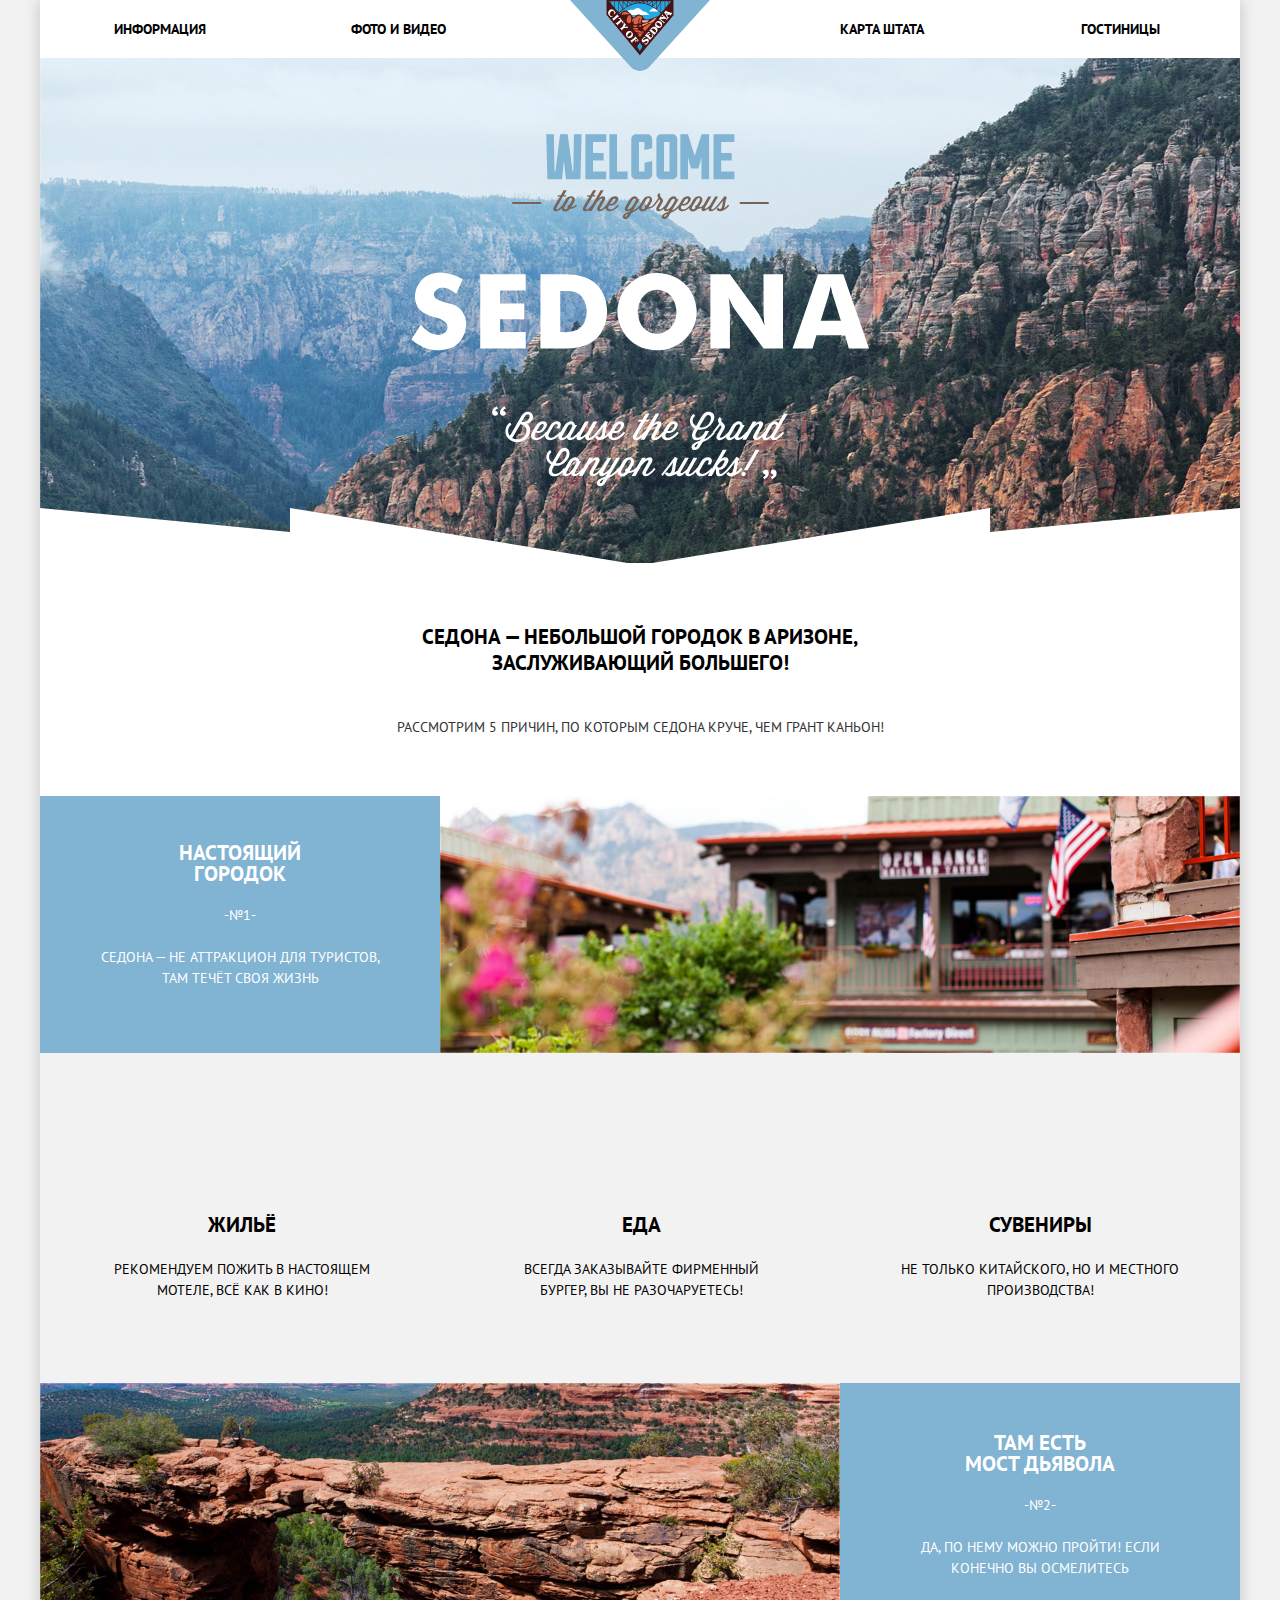
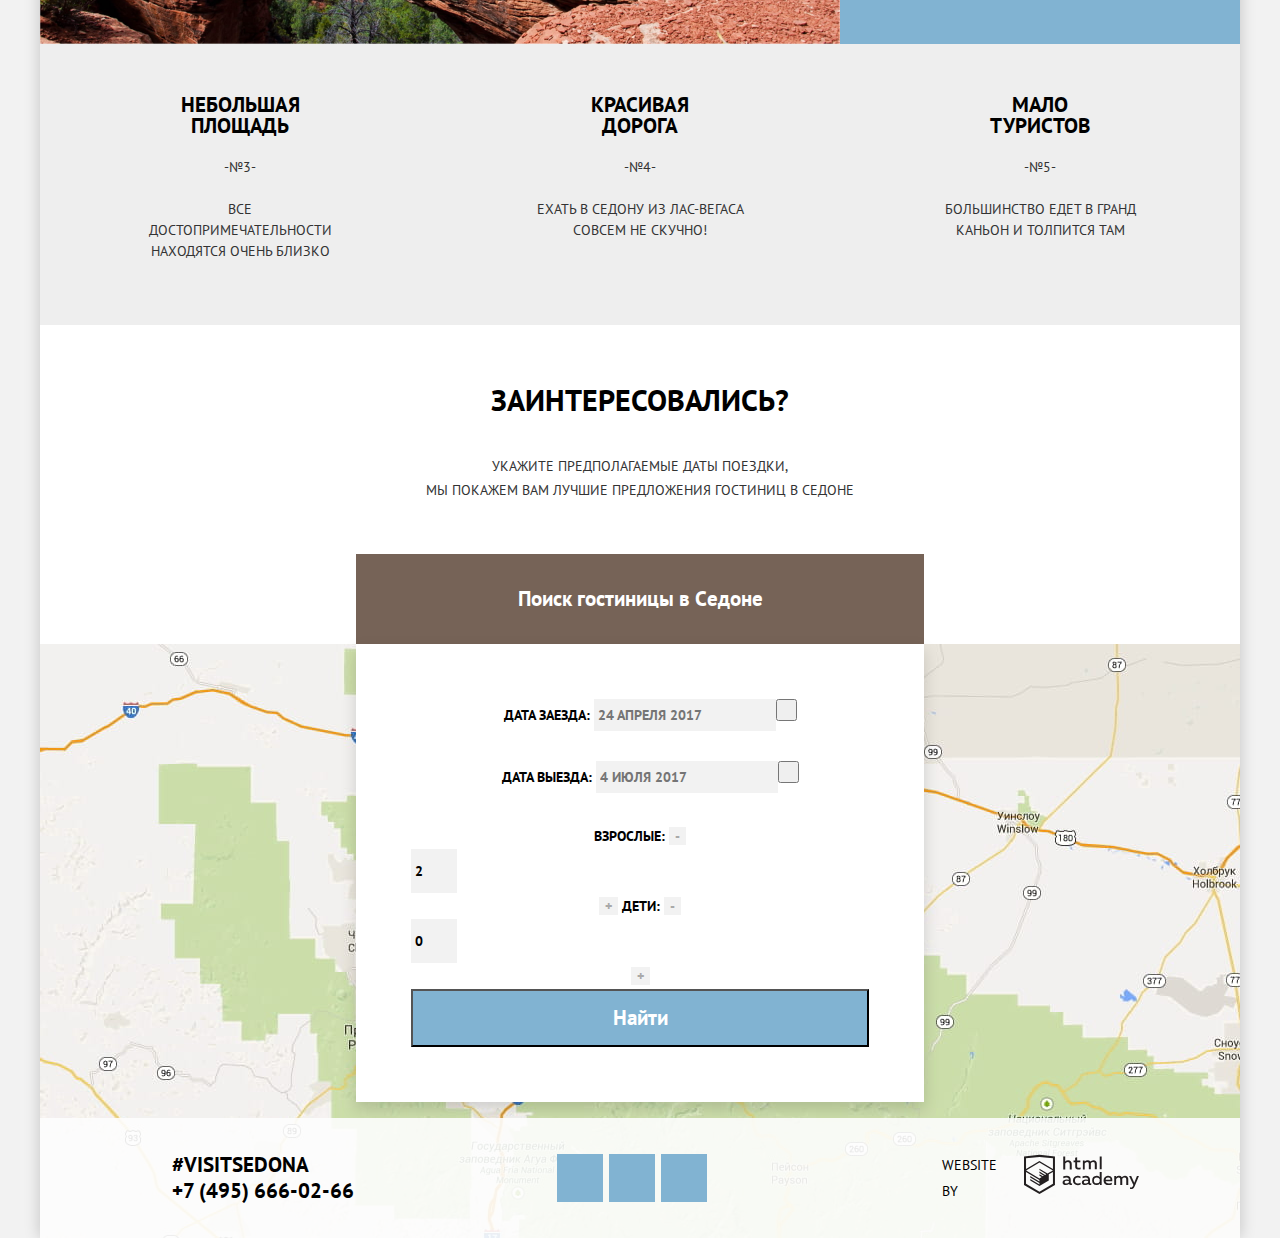
==== commit 2af078e4: "Сетки - завершение" ====
--- a/index.html
+++ b/index.html
@@ -13,7 +13,7 @@
 
       <header class="header-wrap">
         <a class="nav-logo"><img src="img/logo-sedona.svg" width="140" height="71" alt="Логотип-Седона"></a>
-        <nav class="nav">
+        <nav>
           <ul class="nav-list">
             <li><a href="info.html">Информация</a></li>
             <li><a href="photo-video.html">Фото и видео</a></li>
@@ -30,15 +30,16 @@
             <img src="img/intro-welcome.svg" width="459" height="353" alt="Добро пожаловать в Седону">
           </div>
           <div class="intro-info">
-            <p class="intro-title">Седона - небольшой городок в Аризоне, заслуживающий большего!</p>
-            <p class="intro-text">Рассмотрим 5 причин по которым Седона круче, чем грант каньон!</p>
+            <p class="intro-title">Седона — небольшой городок в Аризоне, заслуживающий большего!
+              </p>
+            <p class="intro-text">Рассмотрим 5 причин, по которым Седона круче, чем грант каньон!</p>
           </div>
         </section>
         
         
         <section class="advantage">
-          <div class="advantage-list">
-            <div class="advantage-item blue-bg">
+          <div>
+            <div class="advantage-first">
               <div class="advantage-info">
                 <h2>Настоящий<br> городок</h2>
                 <p>-№1-</p>
@@ -67,9 +68,9 @@
               </li>   
             </ul>
   
-            <div class="advantage-second blue-bg">
-              <div class="advantage-info">
-                <h2>Там есть Мост дьявола</h2>
+            <div class="advantage-second">
+              <div class="advantage-info adv-info-second">
+                <h2>Там есть<br> Мост дьявола</h2>
                 <p>-№2-</p>
                <p>Да, по нему можно пройти! Если конечно вы осмелитесь</p>
               </div>
@@ -77,24 +78,21 @@
                 <img src="img/content-bridge.jpg" width="800" height="256" alt="Мост дьявола">
               </div>
             </div>
-            <ul class="advantages-list grey-bg">
+            <ul class="advantages-list">
               <li class="advantages-item">
-                  <h3>Небольшая<br> 
-                      площадь</h3>
-                  <p>-№3-</p>
-                  <p>Все достопримечательности находятся очень близко</p>
+                <h3>Небольшая<br> площадь</h3>
+                <p>-№3-</p>
+                <p>Все достопримечательности находятся очень близко</p>
               </li>
               <li class="advantages-item">
-                  <h3>Красивая<br> 
-                      дорога</h3>
-                  <p>-№4-</p>
-                  <p>Ехать в Седону из Лас-Вегаса совсем не скучно!</p>
+                <h3>Красивая<br> дорога</h3>
+                <p>-№4-</p>
+                <p>Ехать в Седону из Лас-Вегаса совсем не скучно!</p> 
               </li>
               <li class="advantages-item">
-                  <h3>Мало <br>
-                    туристов</h3>
-                  <p>-№5-</p>
-                  <p>Большинство едет в гранд каньон и толпится там</p>
+                <h3>Мало<br> туристов</h3>
+                <p>-№5-</p>
+                <p>Большинство едет в гранд каньон и толпится там</p>
               </li>
             </ul>
           </div>
@@ -106,7 +104,7 @@
         <div class="booking-info">
           <h4>Заинтересовались?</h4>
           <p>Укажите предполагаемые даты поездки,<br>
-             мы покажем вам лучшие предложения гостиниц в седоне</p>
+             мы покажем вам лучшие предложения гостиниц в седоне </p>
         </div>
         <button class="btn-booking" type="button" aria-label="поиск">Поиск гостиницы в Cедоне</button>
         <div class="form-wrap"> 
@@ -144,6 +142,8 @@
 
       <section class="map">
         <h3 class="visually-hidden">Карта штата Аризона</h3>
+        <iframe src="https://www.google.com/maps/embed?pb=!1m18!1m12!1m3!1d104770.38018730558!2d-111.86517855273749!3d34.85435832354931!2m3!1f0!2f0!3f0!3m2!1i1024!2i768!4f13.1!3m3!1m2!1s0x872da132f942b00d%3A0x5548c523fa6c8efd!2z0KHQtdC00L7QvdCwLCDQkNGA0LjQt9C-0L3QsCA4NjMzNiwg0KHQqNCQ!5e0!3m2!1sru!2sru!4v1583174297879!5m2!1sru!2sru"
+        width="1200" height="474" frameborder="0" style="border:0;" allowfullscreen=""></iframe>
         <img class="map" src="img/map.jpg" width="1200" height="593" alt="Карта штата Аризона">
       </section>
     </main>
@@ -158,19 +158,19 @@
       <div class="social">
         <h3 class="visually-hidden">Социальные сети</h3>
         <ul class="social-list">
-          <li><a href="#" aria-label="Страница в Твиттере"></a>T</li>
-          <li><a href="#" aria-label="Страница в Фейсбуке"></a>F</li>
-          <li><a href="#" aria-label="Страница в Ютубе"></a>Y</li>
+          <li><a class="btn-social" href="#" aria-label="Страница в Твиттере"></a></li>
+          <li><a class="btn-social" href="#" aria-label="Страница в Фейсбуке"></a></li>
+          <li><a class="btn-social" href="#" aria-label="Страница в Ютубе"></a></li>
         </ul>
       </div>
 
-      <div class="copyright">
-        <span>Website by</span>
-        <a class="footer-logo" href="https://htmlacademy.ru/intensive/htmlcss" aria-label="Сайт HTMLacademy">
-          <img src="img/logo-htmlacademy.svg" width="115" height="40"  alt="Логотип HTML Academy">
-        </a>
+      <div>
+        <p class="copyright">Website by
+          <a class="footer-logo" href="https://htmlacademy.ru/intensive/htmlcss" aria-label="Сайт HTMLacademy">
+            <svg id="Layer_1" data-name="Layer 1" xmlns="http://www.w3.org/2000/svg" viewBox="0 0 108.08 36.85" width="115" height="41"><path d="M44.61,26.88a2,2,0,0,0,.55-0.1v1.33a3.25,3.25,0,0,1-1.18.21,1.67,1.67,0,0,1-1.67-1,4.84,4.84,0,0,1-3.14,1.08c-1.51,0-2.91-.83-2.91-2.55,0-2.13,2-2.79,3.71-2.79a11.08,11.08,0,0,1,2.17.25v-0.3c0-1-.76-1.77-2.19-1.77a7.42,7.42,0,0,0-3,.64v-1.7a10.21,10.21,0,0,1,3.19-.55c2.36,0,3.81,1.12,3.81,3.65v3a0.54,0.54,0,0,0,.49.59h0.17Zm-6.44-1.13A1.35,1.35,0,0,0,39.63,27h0.11a3.39,3.39,0,0,0,2.41-1V24.58a9.72,9.72,0,0,0-1.81-.21c-1,0-2.16.33-2.16,1.38h0Zm12.36-6.11a5,5,0,0,1,2.57.64V22a4.08,4.08,0,0,0-2.3-.7,2.75,2.75,0,1,0,0,5.49,5,5,0,0,0,2.43-.64v1.71a6.27,6.27,0,0,1-2.76.57A4.21,4.21,0,0,1,46,24.51q0-.21,0-0.41a4.32,4.32,0,0,1,4.18-4.46h0.38Zm12.17,7.24a2,2,0,0,0,.55-0.1v1.33a3.25,3.25,0,0,1-1.18.21,1.67,1.67,0,0,1-1.67-1,4.84,4.84,0,0,1-3.14,1.08c-1.51,0-2.91-.83-2.91-2.55,0-2.13,2-2.79,3.71-2.79a11.08,11.08,0,0,1,2.17.25v-0.3c0-1-.76-1.77-2.19-1.77a7.42,7.42,0,0,0-3,.64v-1.7a10.21,10.21,0,0,1,3.19-.55c2.36,0,3.81,1.12,3.81,3.65v3a0.54,0.54,0,0,0,.49.59h0.17Zm-6.44-1.13A1.35,1.35,0,0,0,57.73,27h0.11a3.39,3.39,0,0,0,2.41-1V24.58a9.72,9.72,0,0,0-1.81-.21c-1.06,0-2.16.33-2.16,1.38h0ZM73,16V28.2H71.35V26.88a3.88,3.88,0,0,1-3.19,1.54,4.4,4.4,0,0,1,0-8.78,3.81,3.81,0,0,1,3,1.3V16H73Zm-4.53,5.22a2.76,2.76,0,1,0,0,5.52A2.86,2.86,0,0,0,71.15,25V23A2.91,2.91,0,0,0,68.49,21.27ZM79,19.64c3.31,0,4.46,2.68,3.92,5.09H76.7c0.21,1.5,1.67,2.11,3.19,2.11a6.11,6.11,0,0,0,2.64-.59v1.6a7.14,7.14,0,0,1-3,.57C77,28.42,74.78,27,74.78,24a4.18,4.18,0,0,1,4-4.39H79Zm0.09,1.54a2.28,2.28,0,0,0-2.44,2.1v0.06H81.3A2,2,0,0,0,79.13,21.18Zm5.73,7V19.87h1.65v1a3.81,3.81,0,0,1,2.78-1.27A2.86,2.86,0,0,1,91.89,21a4.12,4.12,0,0,1,2.91-1.33A3.06,3.06,0,0,1,98,23V28.2h-1.9V23.05a1.59,1.59,0,0,0-1.42-1.75H94.42a2.8,2.8,0,0,0-2.07,1.12V28.2h-1.9V23.05A1.59,1.59,0,0,0,89,21.31H88.8a3,3,0,0,0-2.21,1.29v5.63H84.86Zm21.31-8.33h1.9l-3.91,9.46c-0.9,2.17-2.09,2.86-3.35,2.86a4.76,4.76,0,0,1-1.1-.14V30.46a2.86,2.86,0,0,0,.85.12c0.9,0,1.58-.64,2.07-1.9l0.17-.42-4-8.4h2l2.86,6.29ZM38.73,1.46V6.22a3.81,3.81,0,0,1,2.7-1.14,3.25,3.25,0,0,1,3.44,3.4v5.15H43V8.72a1.81,1.81,0,0,0-1.61-2h-0.3a2.93,2.93,0,0,0-2.32,1.39v5.52h-1.9V1.46h1.9ZM49.94,2.31v3h3V6.91h-3v3.81c0,1.1.5,1.46,1.58,1.46a4.49,4.49,0,0,0,1.69-.33v1.6A6.8,6.8,0,0,1,51,13.8a2.55,2.55,0,0,1-2.86-2.74V6.89H46.58V5.26h1.5V2.74Zm5.4,11.31V5.28H57v1A3.81,3.81,0,0,1,59.77,5a2.86,2.86,0,0,1,2.6,1.33A4.12,4.12,0,0,1,65.28,5,3.06,3.06,0,0,1,68.44,8.4v5.21h-1.9V8.46a1.59,1.59,0,0,0-1.42-1.75H64.89a2.8,2.8,0,0,0-2.07,1.12v5.78h-1.9V8.46A1.59,1.59,0,0,0,59.5,6.71H59.27A3,3,0,0,0,57.06,8v5.63H55.34ZM71.17,1.45H73V13.6H71.17V1.45ZM14.71,0H14.55L0,1.54V28.21l14.55,8.66,14.55-8.66V1.54Zm12.5,27.1L14.55,34.64,1.9,27.12V16.18l12.59,7.5V25L5.86,19.9v1.31l8.68,5.21v1.39L5.87,22.65V24l8.68,5.21,8.75-5.24V18.31L27.2,16V27.12Zm0-12.53-3.48,2-1.6,1L14.51,13v1.31L21,18.23H21l-0.14.09-1,.54-5.37-3.2V17l4.24,2.52-1,.67-3.2-1.9v1.31l2.1,1.24L14.5,22.1,2,14.65,14.51,7.11Zm0-1.32L14.49,5.76,1.91,13.25v-10L14.56,1.92,27.21,3.25v10h0Z" transform="translate(0 -0.02)" fill="#231f20"/></svg>
+          </a>
+        </p>
       </div>
-
     </footer>
   </div>
    </body>
--- a/css/style.css
+++ b/css/style.css
@@ -6,7 +6,6 @@
     text-transform: uppercase;
     color: #000000;
     background-color: #f2f2f2;
-    margin: 0; 
 }
 
 .container {
@@ -14,6 +13,7 @@
     margin: 0 auto;
     box-shadow: 0 0 15px 0px rgba(0, 1, 1, 0.2);
     background-color: #ffffff;
+    position: relative;
 }
 
 a {
@@ -21,14 +21,24 @@
     color: #000000;
 }
 
-.visually-hidden {
-    visibility: hidden;
-    display: none;
-}
-
-.header-wrap{
-    min-height: 56px;
-    position: relative;
+img {
+    max-width: 100%;
+    height: auto;
+}
+  
+.visually-hidden:not(:focus):not(:active),
+input[type="checkbox"].visually-hidden,
+input[type="radio"].visually-hidden {
+    position: absolute;
+    width: 1px;
+    height: 1px;
+    margin: -1px;
+    border: 0;
+    padding: 0;
+    white-space: nowrap;
+    clip-path: inset(100%);
+    clip: rect(0 0 0 0);
+    overflow: hidden;
 }
 
 .nav-list,
@@ -43,41 +53,35 @@
     list-style-type: none;
 }
 
-.nav {
+.header-wrap{
     line-height: 26px;
     position: relative;
 }
 
 .nav-logo {
     position: absolute;
-    margin-left: 529px;
+    left: 50%;
+    margin-left: -70px;
     z-index: 1;
 }
 
 .nav-list {
-    padding: 0 72px;
-    margin: 0;
-    display: flex;
-    
-}
-
-.nav-list li{
+    margin: 0;
+    padding: 0;
+    display: flex;
+    flex-wrap: wrap;
+}
+
+.nav-list a{
     font-weight: 700; 
     width: 239px;
-    min-height: 56px;
-    display: flex;
-    align-items: center;
-
-}
-
-
-.nav-list li:nth-child(3) {
-    justify-content: flex-end;
-    margin-left: 88px; 
-}
-
-.nav-list li:last-child{
-    justify-content: flex-end;
+    display: block;
+    text-align: center;
+    padding: 16px 0;
+}
+
+.nav-list li:nth-child(3){
+    margin-left: auto;
 }
 
 .nav-list a:hover,
@@ -92,152 +96,175 @@
 .intro-wrap {
     margin: 0;
     padding: 0;
-    min-height: 773px;
   }
 
   .intro-bg {
     min-height: 505px;
     background-color: #669ec0;
-    background-image: url(../img/intro-mask.svg), url(../img/background.jpg);
-    background-repeat: no-repeat;
-    position:relative;
+    background-image: url("../img/intro-mask.svg"), url("../img/background.jpg");
+    background-repeat: no-repeat no-repeat;
     background-position: center 450px, center -83px;
 }
 
 .intro-bg img {
     padding-top: 76px;
-    display:block;
+    display: block;
     margin: auto;
 }
 
 .intro-info {
     line-height: 26px;
 	text-align: center;
-    min-height: 216px;
-    width: 1200px;
-  ;
-    display: flex;
+    display: flex;
+    flex-wrap: wrap;
 	flex-direction: column;
-	justify-content: center;
     align-items: center; 
     background-color: #ffffff; 
   }
 
 .intro-title{
     font-size: 21px;
-    line-height: 26px;
-    font-weight: 700;
-    width: 440px;
+    font-weight: 700;
+    max-width: 440px;
+    margin: 0;
     margin-top: 61px;
+    margin-bottom: 38px;
 }
 
 .intro-text {
     color: #333333;
-    margin-top: 38px;
-}
-
-
-
-
-
-
-.advantage-list {
-    color: #333333;
-}
-
-.advantage-item {
-    display: flex;
-}
-
-.blue-bg {
+    margin:0;
+    margin-bottom: 56px;
+}
+
+.advantage {
+    text-align: center; 
+}
+
+.advantage-first {
+    display: flex;
+    flex-wrap: wrap;
     background-color: #81b3d2;
+}
+
+.advantage-info {
+    color: #ffffff;  
+    width: 400px;
+    padding-top: 46px; 
+    padding-bottom: 64px;
 }
 
 h2 {
     font-size: 21px;
     font-weight: 700;
     color: #ffffff;
-}
-
-.advantage-info {
-    color: #ffffff;  
-    text-align: center;
+    margin: 0;
+}
+
+
+.advantage-info p {
+    width: 280px;
+    margin: 0 auto;
+    padding-top: 21px;
 }
 
 .img-wrap {
-    display: flex;
-
+    width: 800px;
+    display: flex;
+    flex-wrap: wrap;
 }
 
 .benefit-list {
-    display: flex;
+    background-color: #f2f2f2;
+    display: flex;
+    flex-wrap: wrap;
+    margin: 0;
+    padding: 0;
 }
 
 .benefit-item {
-    text-align: center;
+    width: 284px;
+    margin-bottom: 82px;
+    margin-top: 161px;
+    margin-left: 60px;
+    margin-right: 55px;   
 }
 
 h3 {
     font-size: 21px;
     font-weight: 700;
-    color: #000000;  
-    
+    color: #000000; 
+    margin: 0; 
+}
+
+.benefit-item p{
+    width: 284px ;
+    padding-top: 24px;
+    margin: 0; 
 }
 
 .advantage-second {
     display: flex;
     flex-direction: row-reverse;
-}
-
-
+    background-color: #81b3d2;
+}
+
+.adv-info-second {
+    padding-top: 49px; 
+    padding-bottom: 65px;
+}
+
+.advantage-info p {
+    width: 303px;
+}
 
 .advantages-list {
     display: flex;
-    justify-content: space-around;
-    align-items: center;
+    flex-wrap: wrap;
+    background-color: #eeeeee;
+    margin: 0;
+    padding: 0;
 }
 
 .advantages-item {
-    text-align: center; 
-}
-
-.advantages-item:first-child {
+    color: #333333; 
+    width: 400px;
+    margin-top: 50px;
+    margin-bottom: 63px;
+}
+
+.advantages-item:first-child p {
     width: 208px;
-
-}
-
-.advantages-item:nth-child(2) {
+    padding-top: 21px;
+    margin: auto;
+}
+
+.advantages-item:nth-child(2) p{
     width: 262px;
-}
-
-.advantages-item:last-child {
+    padding-top: 21px;
+    margin: auto;
+}
+
+.advantages-item:last-child p{
     width: 246px;
-}
-
-.grey-bg {
-    background-color: #eeeeee;
-    height: 256px;
-    margin: 0;
-}
-
-
-
-
+    padding-top: 21px;
+    margin: auto;
+}
 
 
 .booking-wrap {
     text-align: center;
     color: #333333; 
     display: flex;
+    flex-wrap: wrap;
     flex-direction: column;
     align-items: center;
-    min-height: 291px;
 }
 
 .booking-info {
-    margin: 0;
     width: 434px;
-    padding-top: 57px;
+    margin-top: 57px;
+    margin-bottom: 52px;
 }
 
 h4 {
@@ -246,16 +273,13 @@
     font-weight: 700;
     color: #000000;
     margin: 0;
-    padding-bottom: 36px; 
-   
+    padding-bottom: 36px;
 }
 
 .booking-info p {
-    font-size: 14px;
     line-height: 24px;
     color: #333333;
     margin: 0;
-    
 }
 
 .btn-booking {
@@ -267,7 +291,7 @@
     background-color: #766357;
     width: 568px;
     padding: 32px;
-    margin-top: 52px;
+   
     border: none;
 }
 
@@ -280,7 +304,6 @@
     color: rgba(255, 255, 255, 0.3);
     background-color: #503e33;
 }
-
 
 .form-wrap {
     position: relative;
@@ -294,6 +317,7 @@
     text-transform: uppercase;
     color: #000000;
     border: 2px solid #f2f2f2;
+
 }
 
 .booking-form {
@@ -305,7 +329,9 @@
     margin-left: -284px;
     box-sizing: border-box;
     box-shadow: 0px 7px 15px 0 rgba(0, 1, 1, 0.15); 
-    border: none
+    border: none;
+    position: absolute;
+    z-index: 2;
 }
 
 .booking-form input[type="text"] {
@@ -325,10 +351,6 @@
 .booking-form input[type="text"]:focus,
 .booking-form input[type="number"]:focus {
     background-color: #ffffff; 
-}
-
-.date {
-
 }
 
 .check-in, 
@@ -347,11 +369,7 @@
     display: flex;
     width: 38px;
     height: 38px;
-    
-}
-
-
-
+}
 
 .plus,
 .minus {
@@ -359,8 +377,6 @@
     color: #a9a9a9;
     background-color: #f2f2f2;
     border: none;
-    
-
 }
 
 .plus:hover,
@@ -396,31 +412,35 @@
     background-color: #5496bd;
 }
 
+.map {
+  position: relative;
+  display: flex;
+}
+
+.map iframe {
+    position: absolute;
+    z-index: 1;
+}
+
 .footer-wrap { 
-    position: relative;
-    
-    color: #000000;
-    background-color: #ffffff;
-   
-    width: 1200px;
-	min-height: 120px;
-  
-    box-sizing: border-box;
-
-    display: flex;
-    justify-content: space-around;
+    line-height: 26px;
+    background-color: rgba(253, 253, 253, 0.9);
+    display: flex;
     align-items: center;
-
-    background-color: rgba(253, 253, 253, 0.9);
-    margin: -120px;
+    position: absolute;
+    bottom: 0;
+    min-height: 120px;
+    width: inherit;
+
+    z-index: 3;
 }
 
 .contact {
     font-size: 21px;
-    line-height: 26px;
     font-weight: 700;
     width: 33.33%;
     display: flex;
+    flex-wrap: wrap;
     flex-direction: column;
     margin-left: 132px;
 }
@@ -439,23 +459,19 @@
 
 .social {
     width: 33.33%;
-  
-
 }
 
 .social-list {
     display: flex;
-    margin-right: 228px;
-  
+    flex-wrap: wrap;
+    padding: 0;
 }
   
 .social-list li{
     width: 46px;
     height: 48px;
     margin-right: 6px;
-
     background-color: #81b3d2;
-    
 }
 
 .social-list li:focus,
@@ -467,20 +483,41 @@
     background-color: #5496bd;
 }
 
+.copyright {
+    margin-right: 101px;
+	display: flex;
+	align-items: center;
+    width: 197px;
+}
+
+.copyright a{
+    display: inline-block;
+    margin-left: 8px;
+}
+
+.footer-logo:hover path {
+	fill: #81b3d2;
+}
+
+.footer-logo:active path,
+.footer-logo:focus path {
+    fill: #bdbbbc;
+}
+
+
 
 
   
 /*внутренняя страница*/
 
 .filter {
-    
+    min-height: 217px;
     color: #ffffff;
-    min-height: 217px;
     background-color: #669ec0;
-    background-image: url(../img/filter-background.jpg);
-  
-    
-  
+    position: relative;
+    background-image: url("../img/filter-background.jpg");
+    background-repeat: no-repeat;
+    background-position: center;
 }
 
 .filter-form {
@@ -489,6 +526,8 @@
 
 .filter-form fieldset {
     border: none;
+	margin: 0;
+	padding: 0;
 }
 
 .infrastructure,
@@ -496,15 +535,9 @@
 .cost {
     font-size: 16px;
     font-weight: 700;
-    line-height: 21px;
-}
-
-.cost-wrap {
-    display: flex;
-    flex-direction: column;
-}
-
-.btn-filter {
+}
+
+.btn-cost {
     text-align: center;
     text-transform: uppercase;
     color: #ffffff;
@@ -513,8 +546,8 @@
     height: 32px;
 }
 
-.btn-filter:hover,
-.btn-filter:focus {
+.btn-cost:hover,
+.btn-cost:focus {
     color: #000000;
     background-color: #ffffff;
 }
@@ -531,78 +564,139 @@
 }
 
 .sorting-wrap {
-    height: 86px;
-    display: flex;
-
-}
-
-.sorting span:first-child{
+    font-size: 12px;
+    line-height: 18px;
+    color: #000000;
+    min-height: 86px;
+    display: flex;
+    align-items: center;
+}
+
+.sorting-wrap span:first-child{
     font-size: 21px;
-    font-weight: 700;
     line-height: 26px;
+    font-weight: 700;
+    margin-left: 72px;
+}
+.sorting-wrap span:nth-child(2) {
+    padding-left: 49px;
 }
 
 .sorting-list {
     display: flex;
-}
-
-.sorting-list a{
+    flex-wrap: wrap;
+}
+
+.sorting-item {
+    padding-left: 33px;
+}
+
+.sorting-item a {
     color: rgba(0, 0, 0, 0.3);
     text-decoration: underline;
     text-decoration-style: dashed;
 }
 
-.sorting-list a:hover {
+.sorting-item a:hover {
+    opacity: 1;
     color: #81b3d2;
     text-decoration: underline;
     text-decoration-style: dashed;
     text-decoration-color: #81b3d2;
 }
 
-.sorting-list a:focus {
+.sorting-item a:focus {
+    opacity: 1;
     color: #81b3d2;
     text-decoration: none;
 }
 
-.sorting-list a:active {
+.sorting-item a:active {
     color: #000000 !important;
     text-decoration: none;
 }
 
+.sorting-arrow {
+    display: flex;
+    margin-left: 452px;
+}
+
+.arrow-item {
+    margin-right: 12px;
+}
+
+.sorting-arrow path:active,
+.sorting-arrow path:focus {
+    fill: #81b3d2;
+}
+
+.sorting-arrow path:hover {
+    fill: #000000;
+}
+
+.hotel-list{
+    margin: 0;
+    padding: 0;
+   
+}
+
+
 .hotel-item {
-    display: flex;
-}
+    padding-left: 71px;
+    padding-right: 0px;
+    padding-top: 29px;
+	padding-bottom: 29px;
+    display: flex;
+    flex-wrap: wrap;
+    border-top: 1px solid #e5e5e5;
+}
+
+.hotel-item:last-child {
+    border-bottom: 1px solid #e5e5e5;
+}
+
 .hotel-name h3 {
-    line-height: 26px;
-    text-align: left;
+    padding-left: 30px;
+    padding-bottom: 10px;
 }
 
 .columns {
-    line-height: 21px;
-    text-align: left;
     color: #333333;
     display: flex;
 }
 
-.columns1 {
+
+.column-detail {
     display: flex;
     flex-direction: column;
-}
-
-.columns2 {
+    padding-left: 30px;
+}
+
+.column-price {
     display: flex;
     flex-direction: column;
-}
-
-.btn-detail {
-    background-color: #81b3d2; 
+    padding-left: 6px;
 }
 
 .btn-detail,
 .btn-reserve {
     font-weight: bold;
     color: #ffffff;
-}
+    text-align: center;
+}
+
+.btn-detail {
+    width: 110px;
+    height: 27px;
+    background-color: #81b3d2; 
+}
+
+.btn-reserve {
+    width: 142px;
+    height: 27px;
+    background-color: #81b3d2; 
+}
+
 
 .btn-detail:hover {
     color: #ffffff !important;
@@ -628,16 +722,21 @@
 .btn-reserve:active {
     color: rgba(255, 255, 255, 0.3);
     background-color: #503e33;
-
 }
 
 .rating {
-    width: 110px;
-    height: 27px;
     color: #666666;
-    background-color: #f2f2f2; 
-
-}
-
-
-
+    margin: auto;
+    background-image: url("../img/star.svg");
+    background-repeat: no-repeat;
+
+	margin-left: auto;
+
+   
+
+
+}
+
+.footer-catalog {
+	position: static;
+}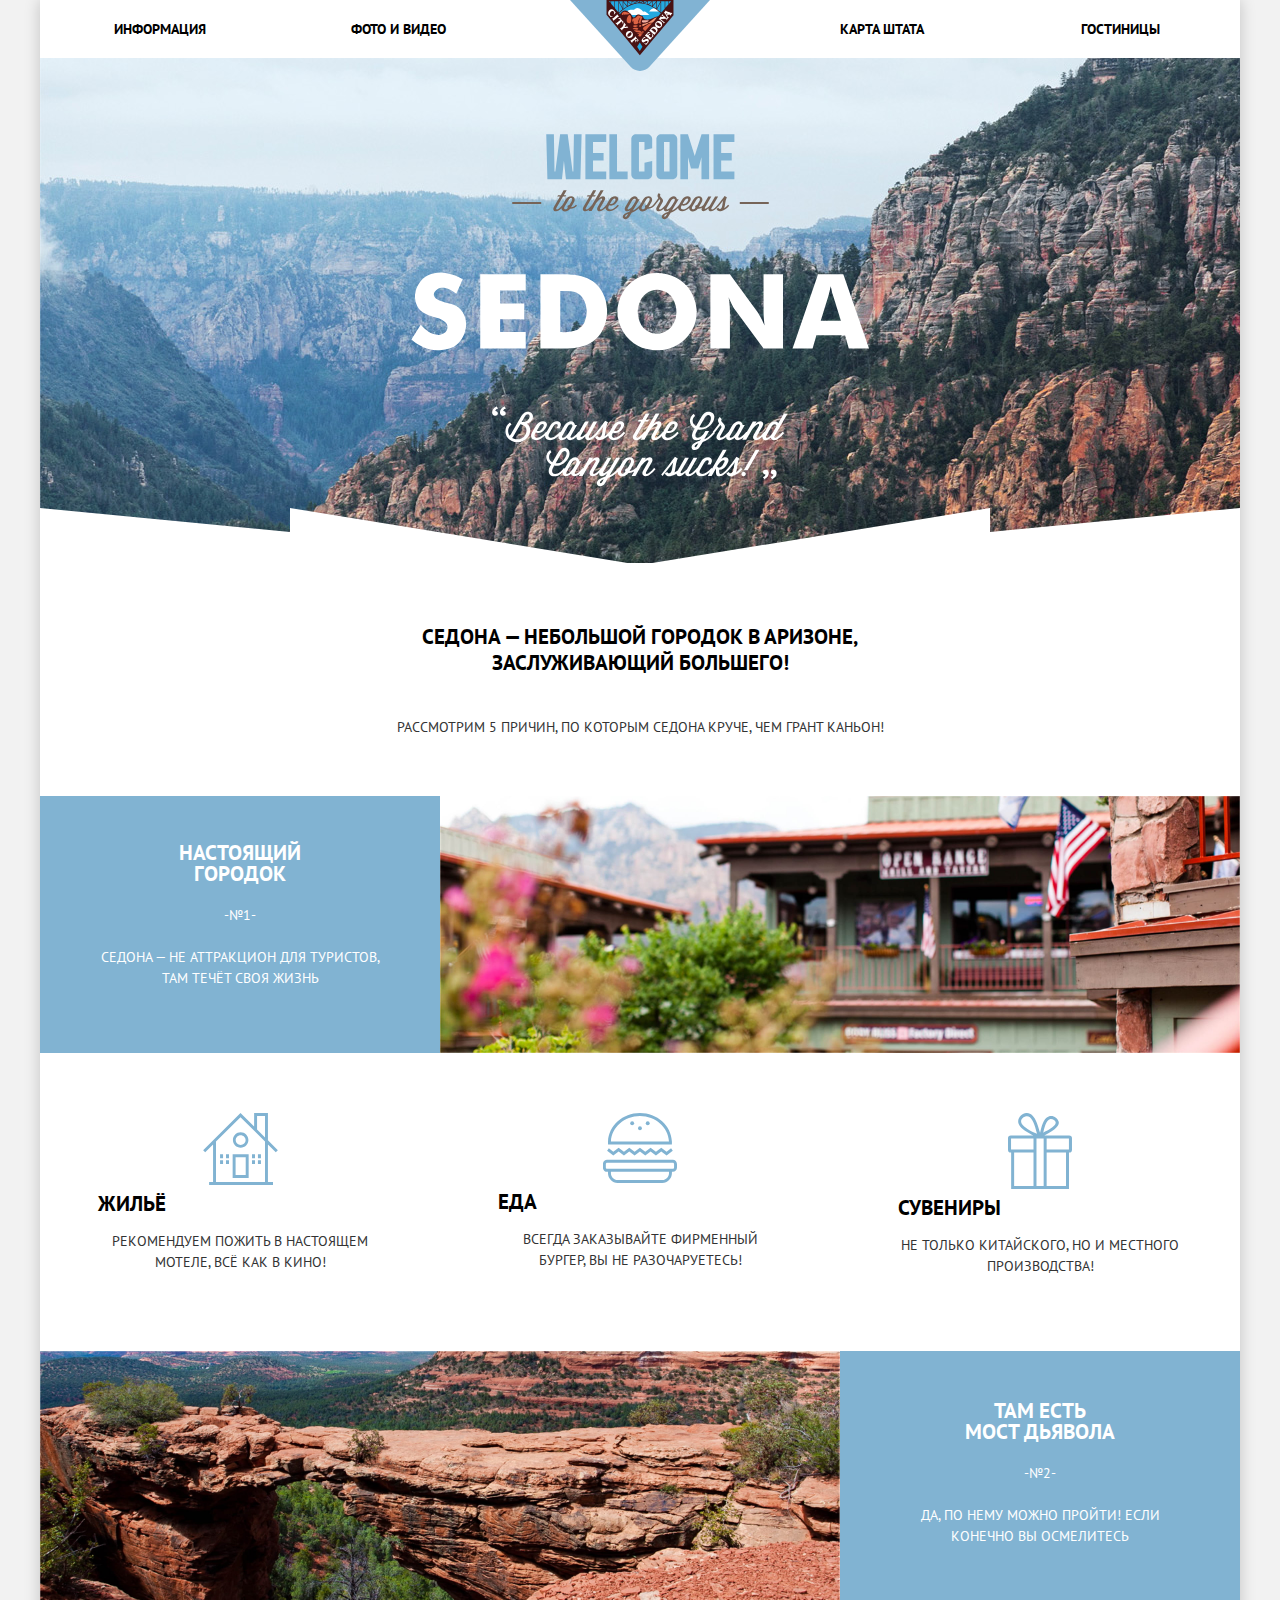
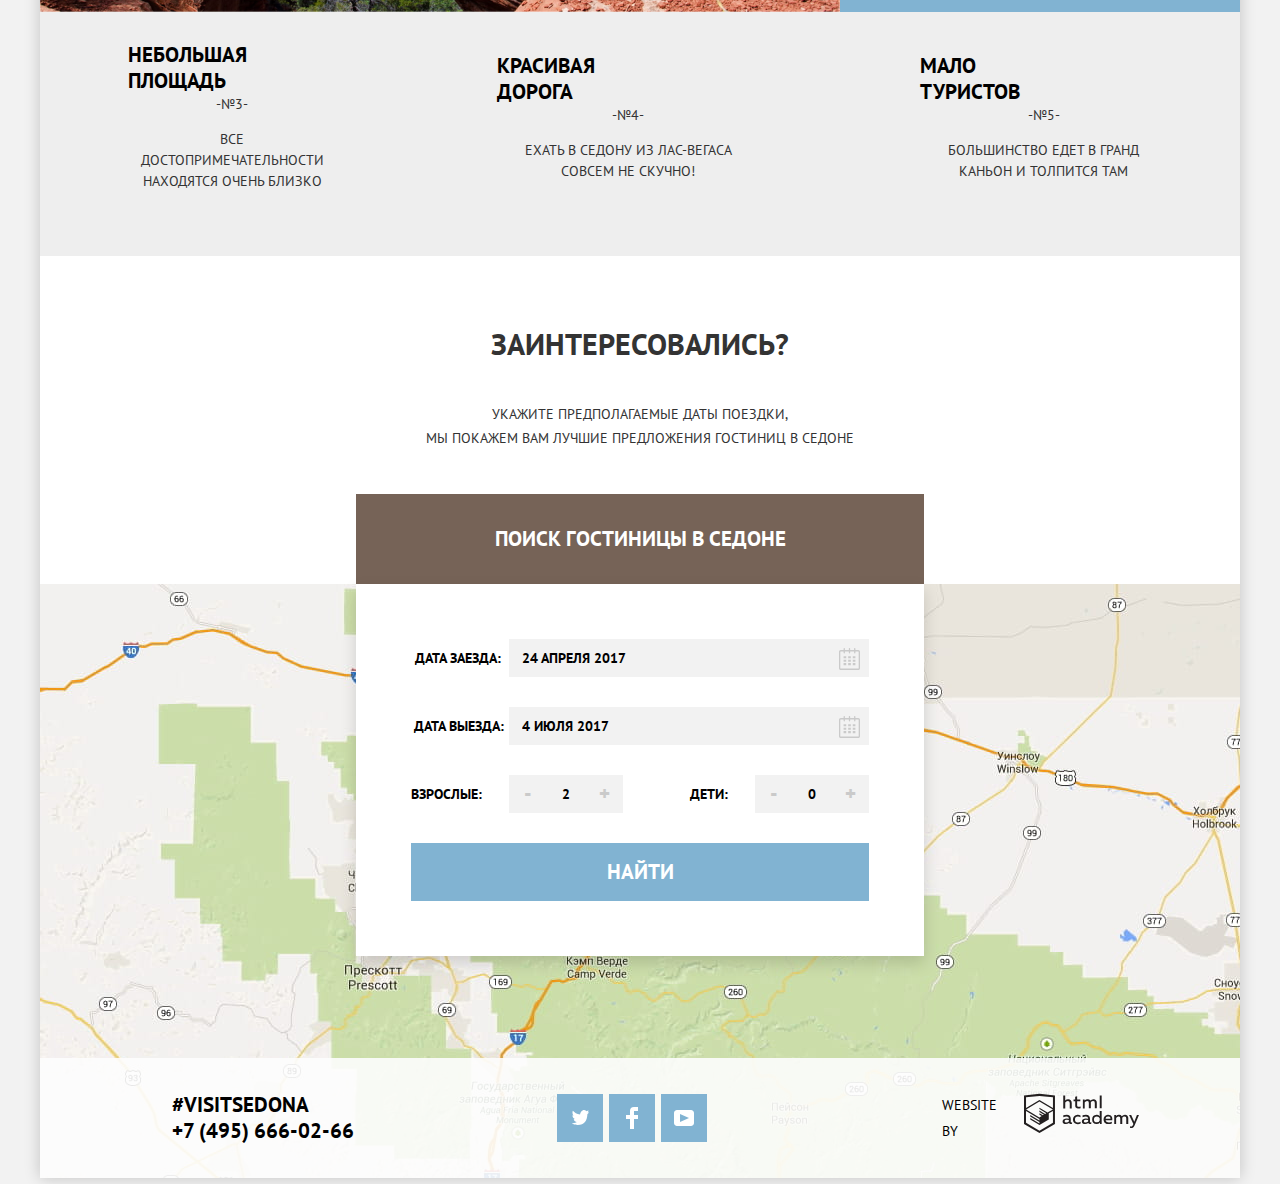
==== commit 417c2a8c: "Промежуточное сохранение" ====
--- a/index.html
+++ b/index.html
@@ -30,12 +30,10 @@
             <img src="img/intro-welcome.svg" width="459" height="353" alt="Добро пожаловать в Седону">
           </div>
           <div class="intro-info">
-            <p class="intro-title">Седона — небольшой городок в Аризоне, заслуживающий большего!
-              </p>
+            <p class="intro-title">Седона — небольшой городок в Аризоне, заслуживающий большего!</p>
             <p class="intro-text">Рассмотрим 5 причин, по которым Седона круче, чем грант каньон!</p>
           </div>
         </section>
-        
         
         <section class="advantage">
           <div>
@@ -51,20 +49,17 @@
             </div>
   
             <ul class=benefit-list>
-              <li class="benefit-item">
+              <li class="benefit-item icon-house">
                 <h3>Жильё</h3>
                 <p>Рекомендуем пожить в настоящем мотеле, всё как в кино!</p>
-                <span class=icon></span>
               </li>
-              <li class="benefit-item">
+              <li class="benefit-item icon-food">
                 <h3>Еда</h3>
                 <p>Всегда заказывайте фирменный бургер, вы не разочаруетесь!</p>
-                <span class=icon></span>
               </li>
-              <li class="benefit-item">
+              <li class="benefit-item icon-souvenir">
                 <h3>Сувениры</h3>
                 <p>Не только китайского, но и местного производства!</p>
-                <span class=icon></span>
               </li>   
             </ul>
   
@@ -81,97 +76,106 @@
             <ul class="advantages-list">
               <li class="advantages-item">
                 <h3>Небольшая<br> площадь</h3>
-                <p>-№3-</p>
+                <span>-№3-</span>
                 <p>Все достопримечательности находятся очень близко</p>
               </li>
               <li class="advantages-item">
                 <h3>Красивая<br> дорога</h3>
-                <p>-№4-</p>
+                <span>-№4-</span>
                 <p>Ехать в Седону из Лас-Вегаса совсем не скучно!</p> 
               </li>
               <li class="advantages-item">
                 <h3>Мало<br> туристов</h3>
-                <p>-№5-</p>
+                <span>-№5-</span>
                 <p>Большинство едет в гранд каньон и толпится там</p>
               </li>
             </ul>
           </div>
-        </section> 
-    
-    
 
-      <section class="booking-wrap ">
-        <div class="booking-info">
-          <h4>Заинтересовались?</h4>
-          <p>Укажите предполагаемые даты поездки,<br>
-             мы покажем вам лучшие предложения гостиниц в седоне </p>
-        </div>
-        <button class="btn-booking" type="button" aria-label="поиск">Поиск гостиницы в Cедоне</button>
-        <div class="form-wrap"> 
-          <form class="booking-form" action="https://echo.htmlacademy.ru" method="post">
-            <div class="check-in">
-              <label for="check-in">Дата заезда:</label>
-              <input class="date" type="text" id="check-in" name="date-arrival" placeholder="24 апреля 2017">
-              <button class="icon-calendar">
-                <svg></svg>
-              </button>
+        </section>
+        <section class="booking-wrap">
+          <div class="booking-info">
+            <h4>Заинтересовались?</h4>
+            <p>Укажите предполагаемые даты поездки,<br> мы покажем вам лучшие предложения гостиниц в седоне </p>
+          </div>
+          <button class="btn-booking" type="button" aria-label="поиск">Поиск гостиницы в Cедоне</button>
+          
+          <div class="form-wrap">
+            <form class="booking-form" action="https://echo.htmlacademy.ru" method="get">
+              
+              <div class="check-in">
+                <label class="check-in-date" for="check-in">Дата заезда:</label>
+                <input type="text" id="check-in" name="date-arrival" value="" placeholder="24 апреля 2017">
+                <button class="icon-calendar" type="button">
+                  <svg height="22" viewbox="0 0 21 22" width="21" xmlns="http://www.w3.org/2000/svg">
+                    <title>Выбор даты выезда</title>
+                    <path d="M19.251 2.025h-2.845V.648c0-.381-.294-.689-.656-.689-.363 0-.656.308-.656.689v1.377h-3.938V.648c0-.381-.294-.689-.655-.689-.363 0-.657.308-.657.689v1.377H5.906V.648c0-.381-.294-.689-.656-.689-.363 0-.657.308-.657.689v1.377H1.75C.784 2.025 0 2.847 0 3.862v16.302C0 21.179.784 22 1.75 22h17.501c.966 0 1.749-.821 1.749-1.836V3.862c0-1.015-.783-1.837-1.749-1.837zm.437 18.139a.448.448 0 0 1-.437.459H1.75a.45.45 0 0 1-.438-.459V3.862a.45.45 0 0 1 .438-.459h2.844v1.378c0 .381.294.689.657.689.362 0 .656-.308.656-.689V3.403h3.938v1.378c0 .381.294.689.657.689.361 0 .655-.308.655-.689V3.403h3.938v1.378c0 .381.293.689.656.689.362 0 .656-.308.656-.689V3.403h2.845c.241 0 .437.206.437.459v16.302z"/>
+                    <path d="M4.594 8.225h2.625v2.066H4.594zM4.594 11.668h2.625v2.067H4.594zM4.594 15.112h2.625v2.066H4.594zM9.188 15.112h2.625v2.066H9.188zM9.188 11.668h2.625v2.067H9.188zM9.188 8.225h2.625v2.066H9.188zM13.781 15.112h2.625v2.066h-2.625zM13.781 11.668h2.625v2.067h-2.625zM13.781 8.225h2.625v2.066h-2.625z"/>
+                  </svg>
+                </button>
+              </div>
+
+              <div class="check-off">
+                <label class="check-off-date" for="check-off">Дата выезда:</label>
+                <input type="text" id="check-off" name="date-departure" value="" placeholder="4 июля 2017">
+                <button class="icon-calendar" type="button">
+                  <svg height="22" viewbox="0 0 21 22" width="21" xmlns="http://www.w3.org/2000/svg">
+                    <title>Выбор даты выезда</title>
+                    <path d="M19.251 2.025h-2.845V.648c0-.381-.294-.689-.656-.689-.363 0-.656.308-.656.689v1.377h-3.938V.648c0-.381-.294-.689-.655-.689-.363 0-.657.308-.657.689v1.377H5.906V.648c0-.381-.294-.689-.656-.689-.363 0-.657.308-.657.689v1.377H1.75C.784 2.025 0 2.847 0 3.862v16.302C0 21.179.784 22 1.75 22h17.501c.966 0 1.749-.821 1.749-1.836V3.862c0-1.015-.783-1.837-1.749-1.837zm.437 18.139a.448.448 0 0 1-.437.459H1.75a.45.45 0 0 1-.438-.459V3.862a.45.45 0 0 1 .438-.459h2.844v1.378c0 .381.294.689.657.689.362 0 .656-.308.656-.689V3.403h3.938v1.378c0 .381.294.689.657.689.361 0 .655-.308.655-.689V3.403h3.938v1.378c0 .381.293.689.656.689.362 0 .656-.308.656-.689V3.403h2.845c.241 0 .437.206.437.459v16.302z"/>
+                    <path d="M4.594 8.225h2.625v2.066H4.594zM4.594 11.668h2.625v2.067H4.594zM4.594 15.112h2.625v2.066H4.594zM9.188 15.112h2.625v2.066H9.188zM9.188 11.668h2.625v2.067H9.188zM9.188 8.225h2.625v2.066H9.188zM13.781 15.112h2.625v2.066h-2.625zM13.781 11.668h2.625v2.067h-2.625zM13.781 8.225h2.625v2.066h-2.625z"/>
+                  </svg>
+                </button>
+              </div>
+
+              <div class="detail-booking">
+                <div class="adults">
+                  <label for="adults">Взрослые:</label>
+                  <button class="btn-minus" type="button" aria-label="Уменьшить количество">-</button>
+                  <input type="number" id="adults" name="adults" min="1" value="2">
+                  <button class="btn-plus" type="button" aria-label="Увеличить количество">+</button>
+                </div>
+                <div class="children">
+                  <label for="children">Дети:</label>
+                  <button class="btn-minus" type="button" aria-label="Уменьшить количество">-</button>
+                  <input type="number" id="children" name="children" min="0" step="1" value="0">
+                  <button class="btn-plus" type="button" aria-label="Увеличить количество">+</button>
+                </div>
             </div>
-  
-            <div class="check-off">       
-              <label for="check-off">Дата выезда:</label>
-              <input class="date" type="text" id="check-off" name="date-departure" placeholder="4 июля 2017"> 
-              <button class="icon-calendar">
-                <svg></svg>
-              </button>
-            </div>
-  
-            <div class="namber">
-              <label for="adults">Взрослые:</label>
-              <button class="minus" type="number" aria-label="Уменьшить количество взрослых">-</button>
-              <input type="text" id="adults" name="adults" min="0" step="1" value="2">
-              <button class="plus" type="number" aria-label="Увеличить количество взрослых">+</button>      
-              <label for="children">Дети:</label>
-              <button class="minus" type="number" aria-label="Уменьшить количество детей">-</button>
-              <input type="text" id="children" name="children" min="0" step="1" value="0">
-              <button class="plus" type="number" aria-label="Увеличить количество детей">+</button>      
-            </div>
-            <button class="btn-search" type="submit">Найти</button>
-          </form>
-        </div>
-      </section>
+              <button class="btn-search" name="btn-search" type="submit" aria-label="Найти">Найти</button>
+            </form>
+          </div>
 
-      <section class="map">
-        <h3 class="visually-hidden">Карта штата Аризона</h3>
-        <iframe src="https://www.google.com/maps/embed?pb=!1m18!1m12!1m3!1d104770.38018730558!2d-111.86517855273749!3d34.85435832354931!2m3!1f0!2f0!3f0!3m2!1i1024!2i768!4f13.1!3m3!1m2!1s0x872da132f942b00d%3A0x5548c523fa6c8efd!2z0KHQtdC00L7QvdCwLCDQkNGA0LjQt9C-0L3QsCA4NjMzNiwg0KHQqNCQ!5e0!3m2!1sru!2sru!4v1583174297879!5m2!1sru!2sru"
-        width="1200" height="474" frameborder="0" style="border:0;" allowfullscreen=""></iframe>
-        <img class="map" src="img/map.jpg" width="1200" height="593" alt="Карта штата Аризона">
-      </section>
-    </main>
-
-    <footer class="footer-wrap">
-      <h3 class="visually-hidden">Как с нами связаться</h3>
-      <div class="contact">
-        <span>#VisitSEDONA</span>
-        <a class="tel" href="tel:+74956660266" aria-label="телефон">+7 (495) 666-02-66</a></span>
+          <figure class="map">
+            <h3 class="visually-hidden">Карта штата Аризона</h3>
+            <iframe src="https://www.google.com/maps/embed?pb=!1m18!1m12!1m3!1d104770.38018730558!2d-111.86517855273749!3d34.85435832354931!2m3!1f0!2f0!3f0!3m2!1i1024!2i768!4f13.1!3m3!1m2!1s0x872da132f942b00d%3A0x5548c523fa6c8efd!2z0KHQtdC00L7QvdCwLCDQkNGA0LjQt9C-0L3QsCA4NjMzNiwg0KHQqNCQ!5e0!3m2!1sru!2sru!4v1583174297879!5m2!1sru!2sru"
+                    width="1200" height="474" frameborder="0" style="border:0;" allowfullscreen="" aria-label="Интерактивная карта"></iframe>
+              <img class="map" src="img/map.jpg" width="1200" height="593" alt="Карта штата Аризона">
+            </figure>
+          </section>
+        </main>
+        
+        <footer class="footer-wrap">
+          <h3 class="visually-hidden">Как с нами связаться</h3>
+          <div class="contact">
+            <span>#VisitSEDONA</span>
+            <a class="tel" href="tel:+74956660266" aria-label="телефон">+7 (495) 666-02-66</a>
+          </div>
+          <div class="social">
+            <h3 class="visually-hidden">Социальные сети</h3>
+            <ul class="social-list">
+              <li><a class="social-item twitter" href="#" aria-label="Страница в Твиттере"></a></li>
+              <li><a class="social-item facebook" href="#" aria-label="Страница в Фейсбуке"></a></li>
+              <li><a class="social-item youtube" href="#" aria-label="Страница в Ютубе"></a></li>
+            </ul>
+          </div>
+          <div>
+            <p class="copyright">Website by
+              <a class="footer-logo" href="https://htmlacademy.ru/intensive/htmlcss" aria-label="Сайт HTMLacademy">
+                <svg id="Layer_1" data-name="Layer 1" xmlns="http://www.w3.org/2000/svg" viewBox="0 0 108.08 36.85" width="115" height="41"><path d="M44.61,26.88a2,2,0,0,0,.55-0.1v1.33a3.25,3.25,0,0,1-1.18.21,1.67,1.67,0,0,1-1.67-1,4.84,4.84,0,0,1-3.14,1.08c-1.51,0-2.91-.83-2.91-2.55,0-2.13,2-2.79,3.71-2.79a11.08,11.08,0,0,1,2.17.25v-0.3c0-1-.76-1.77-2.19-1.77a7.42,7.42,0,0,0-3,.64v-1.7a10.21,10.21,0,0,1,3.19-.55c2.36,0,3.81,1.12,3.81,3.65v3a0.54,0.54,0,0,0,.49.59h0.17Zm-6.44-1.13A1.35,1.35,0,0,0,39.63,27h0.11a3.39,3.39,0,0,0,2.41-1V24.58a9.72,9.72,0,0,0-1.81-.21c-1,0-2.16.33-2.16,1.38h0Zm12.36-6.11a5,5,0,0,1,2.57.64V22a4.08,4.08,0,0,0-2.3-.7,2.75,2.75,0,1,0,0,5.49,5,5,0,0,0,2.43-.64v1.71a6.27,6.27,0,0,1-2.76.57A4.21,4.21,0,0,1,46,24.51q0-.21,0-0.41a4.32,4.32,0,0,1,4.18-4.46h0.38Zm12.17,7.24a2,2,0,0,0,.55-0.1v1.33a3.25,3.25,0,0,1-1.18.21,1.67,1.67,0,0,1-1.67-1,4.84,4.84,0,0,1-3.14,1.08c-1.51,0-2.91-.83-2.91-2.55,0-2.13,2-2.79,3.71-2.79a11.08,11.08,0,0,1,2.17.25v-0.3c0-1-.76-1.77-2.19-1.77a7.42,7.42,0,0,0-3,.64v-1.7a10.21,10.21,0,0,1,3.19-.55c2.36,0,3.81,1.12,3.81,3.65v3a0.54,0.54,0,0,0,.49.59h0.17Zm-6.44-1.13A1.35,1.35,0,0,0,57.73,27h0.11a3.39,3.39,0,0,0,2.41-1V24.58a9.72,9.72,0,0,0-1.81-.21c-1.06,0-2.16.33-2.16,1.38h0ZM73,16V28.2H71.35V26.88a3.88,3.88,0,0,1-3.19,1.54,4.4,4.4,0,0,1,0-8.78,3.81,3.81,0,0,1,3,1.3V16H73Zm-4.53,5.22a2.76,2.76,0,1,0,0,5.52A2.86,2.86,0,0,0,71.15,25V23A2.91,2.91,0,0,0,68.49,21.27ZM79,19.64c3.31,0,4.46,2.68,3.92,5.09H76.7c0.21,1.5,1.67,2.11,3.19,2.11a6.11,6.11,0,0,0,2.64-.59v1.6a7.14,7.14,0,0,1-3,.57C77,28.42,74.78,27,74.78,24a4.18,4.18,0,0,1,4-4.39H79Zm0.09,1.54a2.28,2.28,0,0,0-2.44,2.1v0.06H81.3A2,2,0,0,0,79.13,21.18Zm5.73,7V19.87h1.65v1a3.81,3.81,0,0,1,2.78-1.27A2.86,2.86,0,0,1,91.89,21a4.12,4.12,0,0,1,2.91-1.33A3.06,3.06,0,0,1,98,23V28.2h-1.9V23.05a1.59,1.59,0,0,0-1.42-1.75H94.42a2.8,2.8,0,0,0-2.07,1.12V28.2h-1.9V23.05A1.59,1.59,0,0,0,89,21.31H88.8a3,3,0,0,0-2.21,1.29v5.63H84.86Zm21.31-8.33h1.9l-3.91,9.46c-0.9,2.17-2.09,2.86-3.35,2.86a4.76,4.76,0,0,1-1.1-.14V30.46a2.86,2.86,0,0,0,.85.12c0.9,0,1.58-.64,2.07-1.9l0.17-.42-4-8.4h2l2.86,6.29ZM38.73,1.46V6.22a3.81,3.81,0,0,1,2.7-1.14,3.25,3.25,0,0,1,3.44,3.4v5.15H43V8.72a1.81,1.81,0,0,0-1.61-2h-0.3a2.93,2.93,0,0,0-2.32,1.39v5.52h-1.9V1.46h1.9ZM49.94,2.31v3h3V6.91h-3v3.81c0,1.1.5,1.46,1.58,1.46a4.49,4.49,0,0,0,1.69-.33v1.6A6.8,6.8,0,0,1,51,13.8a2.55,2.55,0,0,1-2.86-2.74V6.89H46.58V5.26h1.5V2.74Zm5.4,11.31V5.28H57v1A3.81,3.81,0,0,1,59.77,5a2.86,2.86,0,0,1,2.6,1.33A4.12,4.12,0,0,1,65.28,5,3.06,3.06,0,0,1,68.44,8.4v5.21h-1.9V8.46a1.59,1.59,0,0,0-1.42-1.75H64.89a2.8,2.8,0,0,0-2.07,1.12v5.78h-1.9V8.46A1.59,1.59,0,0,0,59.5,6.71H59.27A3,3,0,0,0,57.06,8v5.63H55.34ZM71.17,1.45H73V13.6H71.17V1.45ZM14.71,0H14.55L0,1.54V28.21l14.55,8.66,14.55-8.66V1.54Zm12.5,27.1L14.55,34.64,1.9,27.12V16.18l12.59,7.5V25L5.86,19.9v1.31l8.68,5.21v1.39L5.87,22.65V24l8.68,5.21,8.75-5.24V18.31L27.2,16V27.12Zm0-12.53-3.48,2-1.6,1L14.51,13v1.31L21,18.23H21l-0.14.09-1,.54-5.37-3.2V17l4.24,2.52-1,.67-3.2-1.9v1.31l2.1,1.24L14.5,22.1,2,14.65,14.51,7.11Zm0-1.32L14.49,5.76,1.91,13.25v-10L14.56,1.92,27.21,3.25v10h0Z" transform="translate(0 -0.02)" fill="#231f20"/></svg>
+              </a>
+            </p>
+          </div>
+        </footer>
       </div>
-
-      <div class="social">
-        <h3 class="visually-hidden">Социальные сети</h3>
-        <ul class="social-list">
-          <li><a class="btn-social" href="#" aria-label="Страница в Твиттере"></a></li>
-          <li><a class="btn-social" href="#" aria-label="Страница в Фейсбуке"></a></li>
-          <li><a class="btn-social" href="#" aria-label="Страница в Ютубе"></a></li>
-        </ul>
-      </div>
-
-      <div>
-        <p class="copyright">Website by
-          <a class="footer-logo" href="https://htmlacademy.ru/intensive/htmlcss" aria-label="Сайт HTMLacademy">
-            <svg id="Layer_1" data-name="Layer 1" xmlns="http://www.w3.org/2000/svg" viewBox="0 0 108.08 36.85" width="115" height="41"><path d="M44.61,26.88a2,2,0,0,0,.55-0.1v1.33a3.25,3.25,0,0,1-1.18.21,1.67,1.67,0,0,1-1.67-1,4.84,4.84,0,0,1-3.14,1.08c-1.51,0-2.91-.83-2.91-2.55,0-2.13,2-2.79,3.71-2.79a11.08,11.08,0,0,1,2.17.25v-0.3c0-1-.76-1.77-2.19-1.77a7.42,7.42,0,0,0-3,.64v-1.7a10.21,10.21,0,0,1,3.19-.55c2.36,0,3.81,1.12,3.81,3.65v3a0.54,0.54,0,0,0,.49.59h0.17Zm-6.44-1.13A1.35,1.35,0,0,0,39.63,27h0.11a3.39,3.39,0,0,0,2.41-1V24.58a9.72,9.72,0,0,0-1.81-.21c-1,0-2.16.33-2.16,1.38h0Zm12.36-6.11a5,5,0,0,1,2.57.64V22a4.08,4.08,0,0,0-2.3-.7,2.75,2.75,0,1,0,0,5.49,5,5,0,0,0,2.43-.64v1.71a6.27,6.27,0,0,1-2.76.57A4.21,4.21,0,0,1,46,24.51q0-.21,0-0.41a4.32,4.32,0,0,1,4.18-4.46h0.38Zm12.17,7.24a2,2,0,0,0,.55-0.1v1.33a3.25,3.25,0,0,1-1.18.21,1.67,1.67,0,0,1-1.67-1,4.84,4.84,0,0,1-3.14,1.08c-1.51,0-2.91-.83-2.91-2.55,0-2.13,2-2.79,3.71-2.79a11.08,11.08,0,0,1,2.17.25v-0.3c0-1-.76-1.77-2.19-1.77a7.42,7.42,0,0,0-3,.64v-1.7a10.21,10.21,0,0,1,3.19-.55c2.36,0,3.81,1.12,3.81,3.65v3a0.54,0.54,0,0,0,.49.59h0.17Zm-6.44-1.13A1.35,1.35,0,0,0,57.73,27h0.11a3.39,3.39,0,0,0,2.41-1V24.58a9.72,9.72,0,0,0-1.81-.21c-1.06,0-2.16.33-2.16,1.38h0ZM73,16V28.2H71.35V26.88a3.88,3.88,0,0,1-3.19,1.54,4.4,4.4,0,0,1,0-8.78,3.81,3.81,0,0,1,3,1.3V16H73Zm-4.53,5.22a2.76,2.76,0,1,0,0,5.52A2.86,2.86,0,0,0,71.15,25V23A2.91,2.91,0,0,0,68.49,21.27ZM79,19.64c3.31,0,4.46,2.68,3.92,5.09H76.7c0.21,1.5,1.67,2.11,3.19,2.11a6.11,6.11,0,0,0,2.64-.59v1.6a7.14,7.14,0,0,1-3,.57C77,28.42,74.78,27,74.78,24a4.18,4.18,0,0,1,4-4.39H79Zm0.09,1.54a2.28,2.28,0,0,0-2.44,2.1v0.06H81.3A2,2,0,0,0,79.13,21.18Zm5.73,7V19.87h1.65v1a3.81,3.81,0,0,1,2.78-1.27A2.86,2.86,0,0,1,91.89,21a4.12,4.12,0,0,1,2.91-1.33A3.06,3.06,0,0,1,98,23V28.2h-1.9V23.05a1.59,1.59,0,0,0-1.42-1.75H94.42a2.8,2.8,0,0,0-2.07,1.12V28.2h-1.9V23.05A1.59,1.59,0,0,0,89,21.31H88.8a3,3,0,0,0-2.21,1.29v5.63H84.86Zm21.31-8.33h1.9l-3.91,9.46c-0.9,2.17-2.09,2.86-3.35,2.86a4.76,4.76,0,0,1-1.1-.14V30.46a2.86,2.86,0,0,0,.85.12c0.9,0,1.58-.64,2.07-1.9l0.17-.42-4-8.4h2l2.86,6.29ZM38.73,1.46V6.22a3.81,3.81,0,0,1,2.7-1.14,3.25,3.25,0,0,1,3.44,3.4v5.15H43V8.72a1.81,1.81,0,0,0-1.61-2h-0.3a2.93,2.93,0,0,0-2.32,1.39v5.52h-1.9V1.46h1.9ZM49.94,2.31v3h3V6.91h-3v3.81c0,1.1.5,1.46,1.58,1.46a4.49,4.49,0,0,0,1.69-.33v1.6A6.8,6.8,0,0,1,51,13.8a2.55,2.55,0,0,1-2.86-2.74V6.89H46.58V5.26h1.5V2.74Zm5.4,11.31V5.28H57v1A3.81,3.81,0,0,1,59.77,5a2.86,2.86,0,0,1,2.6,1.33A4.12,4.12,0,0,1,65.28,5,3.06,3.06,0,0,1,68.44,8.4v5.21h-1.9V8.46a1.59,1.59,0,0,0-1.42-1.75H64.89a2.8,2.8,0,0,0-2.07,1.12v5.78h-1.9V8.46A1.59,1.59,0,0,0,59.5,6.71H59.27A3,3,0,0,0,57.06,8v5.63H55.34ZM71.17,1.45H73V13.6H71.17V1.45ZM14.71,0H14.55L0,1.54V28.21l14.55,8.66,14.55-8.66V1.54Zm12.5,27.1L14.55,34.64,1.9,27.12V16.18l12.59,7.5V25L5.86,19.9v1.31l8.68,5.21v1.39L5.87,22.65V24l8.68,5.21,8.75-5.24V18.31L27.2,16V27.12Zm0-12.53-3.48,2-1.6,1L14.51,13v1.31L21,18.23H21l-0.14.09-1,.54-5.37-3.2V17l4.24,2.52-1,.67-3.2-1.9v1.31l2.1,1.24L14.5,22.1,2,14.65,14.51,7.11Zm0-1.32L14.49,5.76,1.91,13.25v-10L14.56,1.92,27.21,3.25v10h0Z" transform="translate(0 -0.02)" fill="#231f20"/></svg>
-          </a>
-        </p>
-      </div>
-    </footer>
-  </div>
    </body>
  </html>
--- a/css/style.css
+++ b/css/style.css
@@ -26,9 +26,7 @@
     height: auto;
 }
   
-.visually-hidden:not(:focus):not(:active),
-input[type="checkbox"].visually-hidden,
-input[type="radio"].visually-hidden {
+.visually-hidden {
     position: absolute;
     width: 1px;
     height: 1px;
@@ -53,6 +51,23 @@
     list-style-type: none;
 }
 
+/*Оживление кнопок первая страница*/
+
+.nav-list a:hover,
+.nav-list a:focus {
+    color: #81b3d2;
+}
+
+.nav-list a:active {
+    color: rgba 0 0 0, 0.3;
+}
+
+.nav-activ {
+    color: #766357;
+}
+
+/*Первая страница*/
+
 .header-wrap{
     line-height: 26px;
     position: relative;
@@ -84,21 +99,12 @@
     margin-left: auto;
 }
 
-.nav-list a:hover,
-.nav-list a:focus {
-    color: #81b3d2;
-}
-
-.nav-list a:active {
-    color: rgba(0, 0, 0, 0.3);
-}
-
 .intro-wrap {
     margin: 0;
     padding: 0;
   }
 
-  .intro-bg {
+.intro-bg {
     min-height: 505px;
     background-color: #669ec0;
     background-image: url("../img/intro-mask.svg"), url("../img/background.jpg");
@@ -175,7 +181,7 @@
 }
 
 .benefit-list {
-    background-color: #f2f2f2;
+    color: #333333;
     display: flex;
     flex-wrap: wrap;
     margin: 0;
@@ -184,23 +190,33 @@
 
 .benefit-item {
     width: 284px;
-    margin-bottom: 82px;
-    margin-top: 161px;
-    margin-left: 60px;
-    margin-right: 55px;   
+    margin: 60px auto;
 }
 
 h3 {
     font-size: 21px;
     font-weight: 700;
     color: #000000; 
-    margin: 0; 
+    padding: 9px;
 }
 
 .benefit-item p{
-    width: 284px ;
-    padding-top: 24px;
-    margin: 0; 
+    width: 284px;
+}
+
+.icon-house::before {
+	content: url("../img/icon-house.svg");
+	background-repeat: no-repeat;
+}
+
+.icon-food::before {
+	content: url("../img/icon-food.svg");
+	background-repeat: no-repeat;
+}
+.icon-souvenir::before {
+	content: url("../img/icon-souvenir.svg");
+	background-repeat: no-repeat;
+    background-position: 160px 45px;
 }
 
 .advantage-second {
@@ -228,72 +244,193 @@
 
 .advantages-item {
     color: #333333; 
-    width: 400px;
-    margin-top: 50px;
-    margin-bottom: 63px;
-}
-
-.advantages-item:first-child p {
+    margin: auto;
+    padding-top: 30px;
+    padding-left: 15px;
+    padding-bottom: 50px;
+}
+
+.advantages-item:first-child {
     width: 208px;
-    padding-top: 21px;
-    margin: auto;
-}
-
-.advantages-item:nth-child(2) p{
+}
+
+.advantages-item:nth-child(2) {
     width: 262px;
-    padding-top: 21px;
-    margin: auto;
-}
-
-.advantages-item:last-child p{
-    width: 246px;
-    padding-top: 21px;
-    margin: auto;
-}
-
+}
+
+.advantages-item:last-child {
+    width: 247px;
+}
 
 .booking-wrap {
     text-align: center;
-    color: #333333; 
-    display: flex;
-    flex-wrap: wrap;
+    display: flex;
     flex-direction: column;
     align-items: center;
+    flex-wrap: wrap;
 }
 
 .booking-info {
-    width: 434px;
-    margin-top: 57px;
-    margin-bottom: 52px;
+    line-height: 24px;
+    color: #333333;
+    margin: 30px;
 }
 
 h4 {
     font-size: 30px;
     line-height: 36px;
     font-weight: 700;
-    color: #000000;
-    margin: 0;
-    padding-bottom: 36px;
-}
-
-.booking-info p {
-    line-height: 24px;
-    color: #333333;
-    margin: 0;
 }
 
 .btn-booking {
     font-size: 21px;
-    font-weight: 700;
     line-height: 26px;
-    text-align: center;
+    font-weight: 700;
     color: #ffffff;
+    text-align: center;
+    text-transform: uppercase;
     background-color: #766357;
     width: 568px;
     padding: 32px;
+    border: none;
+}
+
+.form-wrap {
+    font-weight: 700;
+    line-height: 26px;
+}
+
+.booking-form {
+    width: 568px;
+    background-color: #ffffff;
+    box-shadow: 0px 7px 15px 0 rgba(0, 1, 1, 0.15); 
+    box-sizing: border-box;
+    transform: translateX(-50%);
+    position: absolute;
+    z-index: 2; 
+    padding: 55px;
+}
+
+.check-in, 
+.check-off,
+.detail-booking {
+    display: flex;
+    padding-bottom: 30px;
+}
+
+.check-in-date {
+    margin: auto;
+    padding-right: 5px;
+}
+
+.check-off-date {
+    margin: auto;
+    padding-right: 3px;
+}
+
+.booking-form input[type="text"] {
+    line-height: 26px;
+    font-weight: 700;
+    width: 345px;
+    height: 36px;
+    text-transform: uppercase;
+    background-color: #f2f2f2;
+    border: none;
+    padding-left: 13px;
+}
+
+.booking-form input[type="text"]::placeholder {
+    color: #000000;
+}
+
+.icon-calendar {
+    width: 38px;
+    height: 38px;
+    border: none;
+    background: transparent;
+    padding-top: 6px;
+    right: 56px;
+    position: absolute;
+}
+
+.adults,
+.children {
+    display: flex;
+    align-items: center;
+    width: 100%;
+}
+
+.adults label {
+    padding-right: 27px;
+}
+
+.children label{
+    padding-left: 53px;
+    padding-right: 27px;
+}
+
+.booking-form input[type="number"] {
+    line-height: 26px;
+    font-weight: 700;
+    background-color: #f2f2f2;
+    width: 38px;
+    height: 38px;
+    border: 0;
+    text-align: center;
+    cursor: pointer;
+    padding: 0;
+}
+
+input[type="number"]::-webkit-outer-spin-button,
+input[type="number"]::-webkit-inner-spin-button {
+  -webkit-appearance: none;
+  margin: 0;
+}
+
+.btn-plus,
+.btn-minus {
+    font-size: 21px;
+    font-weight: 700;
+    color: #cacaca;
+    width: 38px;
+    height: 38px;
+    background-color: #f2f2f2;
+    background: rgb(242, 242, 242);
+    cursor: pointer;
+    padding:0;
    
     border: none;
-}
+    border: 0;
+    text-align: center;
+}
+
+
+.btn-search {
+    font-size: 21px;
+    font-weight: 26px;
+    font-weight: 700;
+    width: 458px;
+    min-height: 58px;
+    text-transform: uppercase;
+    text-align: center;
+    color: #ffffff;
+    background-color: #81b3d2;
+    border: 0;
+}
+
+.map {
+    height: 594px;
+    margin: 0;
+    padding: 0;
+}
+
+.map iframe {
+    position: absolute;
+    z-index: 1;
+}
+
+
+/*Оживление кнопок в форме 1*/
 
 .btn-booking:hover,
 .btn-booking:focus {
@@ -305,43 +442,6 @@
     background-color: #503e33;
 }
 
-.form-wrap {
-    position: relative;
-}
-
-.booking-form,
-.booking-form input {
-    font-size: 14px;
-    line-height: 26px;
-    font-weight: 700;
-    text-transform: uppercase;
-    color: #000000;
-    border: 2px solid #f2f2f2;
-
-}
-
-.booking-form {
-    width: 568px;
-    min-height: 395px;
-    background-color: #ffffff;
-    position: absolute;
-    padding: 55px;
-    margin-left: -284px;
-    box-sizing: border-box;
-    box-shadow: 0px 7px 15px 0 rgba(0, 1, 1, 0.15); 
-    border: none;
-    position: absolute;
-    z-index: 2;
-}
-
-.booking-form input[type="text"] {
-    background-color: #f2f2f2; 
-}
-
-.booking-form input[type="number"] {
-    background-color: #f2f2f2;
-    text-align: center;
-}
 
 .booking-form input[type="text"]:hover,
 .booking-form input[type="number"]:hover {
@@ -350,56 +450,33 @@
 
 .booking-form input[type="text"]:focus,
 .booking-form input[type="number"]:focus {
+    border: 2px solid #e5e5e5;
     background-color: #ffffff; 
 }
 
-.check-in, 
-.check-off {
-    margin: 0px;
-    margin-bottom: 30px;
-}
-
-.icon-calendar {
-    width: 21px;
-    height: 22px;
-    position: absolute; 
-}
-
-.namber input{ 
-    display: flex;
-    width: 38px;
-    height: 38px;
-}
-
-.plus,
-.minus {
-    font-weight: 700;
-    color: #a9a9a9;
-    background-color: #f2f2f2;
-    border: none;
-}
-
-.plus:hover,
-.plus:focus,
-.minus:hover,
-.minus:focus {
+.icon-calendar svg path{
+    fill: #cacaca;
+}
+
+.icon-calendar svg:hover path,
+.icon-calendar svg:focus path {
+    fill: #000000;
+}
+
+.icon-calendar svg:active path{
+    fill: #81b3d2;
+}
+
+.btn-plus:hover,
+.btn-plus:focus,
+.btn-minus:hover,
+.btn-minus:focus {
     color: #000000;
 }
 
-.plus:active,
-.minus:active {
+.btn-plus:active,
+.btn-minus:active {
     color: #81b3d2;
-}
-
-.btn-search {
-    font-size: 21px;
-    font-weight: 700;
-    font-weight: 26px;
-    text-align: center;
-    color: #ffffff;
-    background-color: #81b3d2;
-    width: 458px;
-    min-height: 58px;
 }
 
 .btn-search:hover,
@@ -412,26 +489,17 @@
     background-color: #5496bd;
 }
 
-.map {
-  position: relative;
-  display: flex;
-}
-
-.map iframe {
-    position: absolute;
-    z-index: 1;
-}
+/*Подвал*/
 
 .footer-wrap { 
     line-height: 26px;
+    min-height: 120px;
     background-color: rgba(253, 253, 253, 0.9);
     display: flex;
     align-items: center;
     position: absolute;
     bottom: 0;
-    min-height: 120px;
     width: inherit;
-
     z-index: 3;
 }
 
@@ -445,17 +513,6 @@
     margin-left: 132px;
 }
 
-.contact:hover span,
-.contact:focus span,
-.contact:hover a,
-.contact:focus a {
-    color: #81b3d2;
-}
-  
-.contact:active span,
-.contact:active a {
-    color: rgba(0, 0, 0, 0.3);
-}
 
 .social {
     width: 33.33%;
@@ -474,14 +531,35 @@
     background-color: #81b3d2;
 }
 
-.social-list li:focus,
-.social-list li:hover {
-    background-color: #669ec0;
-}
-
-.social-list li:active {
-    background-color: #5496bd;
-}
+.twitter::before {
+    content: "";
+  position: absolute;
+  width: 46px;
+  height: 48px;
+  background-position: 50% 50%;
+  background-image: url(../img/twitter.svg);
+  background-repeat: no-repeat;
+  }
+
+.facebook::before {
+    content: "";
+    position: absolute;
+    width: 46px;
+    height: 48px;
+    background-position: 50% 50%;
+    background-image: url(../img/fb-icon.svg);
+    background-repeat: no-repeat;
+  }
+  
+.youtube::before {
+    content: "";
+    position: absolute;
+    width: 46px;
+    height: 48px;
+    background-position: 50% 50%;
+    background-image: url(../img/youtube.svg);
+    background-repeat: no-repeat;
+  }
 
 .copyright {
     margin-right: 101px;
@@ -495,6 +573,33 @@
     margin-left: 8px;
 }
 
+/*Оживление кнопок в подвале*/
+
+.contact:hover span,
+.contact:focus span,
+.contact:hover a,
+.contact:focus a {
+    color: #81b3d2;
+}
+  
+.contact:active span,
+.contact:active a {
+    color: rgba(0, 0, 0, 0.3);
+}
+
+.social-list li:focus,
+.social-list li:hover {
+    background-color: #669ec0;
+}
+
+.social-list li:active {
+    background-color: #5496bd;
+}
+
+.social-list li:active a {
+    opacity: 0.3;
+  }
+
 .footer-logo:hover path {
 	fill: #81b3d2;
 }
@@ -503,12 +608,8 @@
 .footer-logo:focus path {
     fill: #bdbbbc;
 }
-
-
-
-
   
-/*внутренняя страница*/
+/*Внутренняя страница*/
 
 .filter {
     min-height: 217px;
@@ -634,68 +735,99 @@
     fill: #000000;
 }
 
+.result-wrap {
+    min-height: 453px;
+    background-color: white;
+}
+
 .hotel-list{
     margin: 0;
     padding: 0;
-   
-}
-
+}
 
 .hotel-item {
-    padding-left: 71px;
-    padding-right: 0px;
-    padding-top: 29px;
-	padding-bottom: 29px;
-    display: flex;
-    flex-wrap: wrap;
-    border-top: 1px solid #e5e5e5;
+    box-sizing: border-box;
+    min-height: 150px;
+    border-top: 1px solid #f2f2f2;
+}
+
+.parameters-hotel {
+    display: flex;
+    align-items: center;
+    width: 1060px;
+    margin: auto;
+    margin-top: 29px;
 }
 
 .hotel-item:last-child {
     border-bottom: 1px solid #e5e5e5;
 }
 
-.hotel-name h3 {
-    padding-left: 30px;
-    padding-bottom: 10px;
-}
-
-.columns {
+.hotel-info {
+    text-align: left;
+    width: 258px;
+    margin-right: auto;
+    margin-left: 30px;
+}
+
+h3 {
+    font-size: 21px;
+    line-height: 26px;
+    text-align: left;
+    padding: 0;
+    margin: 0;
+}
+
+.hotel-info span {
     color: #333333;
-    display: flex;
-}
-
-
-.column-detail {
-    display: flex;
-    flex-direction: column;
-    padding-left: 30px;
-}
-
-.column-price {
-    display: flex;
-    flex-direction: column;
-    padding-left: 6px;
+    display: inline-block;
+    width: 110px;
+    margin-top: 5px;
+    margin-bottom:10px;
 }
 
 .btn-detail,
 .btn-reserve {
+    text-align: center;
     font-weight: bold;
     color: #ffffff;
-    text-align: center;
+    height: 24px;
+    display: inline-block;
+    padding-top: 3px; 
 }
 
 .btn-detail {
     width: 110px;
-    height: 27px;
     background-color: #81b3d2; 
-}
-
-.btn-reserve {
+    display: inline-block;
+}
+
+.btn.reserve {
     width: 142px;
-    height: 27px;
-    background-color: #81b3d2; 
-}
+    line-height: 27px;
+    background-color: #766357; 
+    display: inline-block;
+}
+
+.column-raiting {
+    text-align: center;
+}
+
+.column-raiting p {
+    display: block;
+    width: 110px;
+    margin-top: 40px;
+    margin-bottom: 0;
+    line-height: 27px;
+    text-align: center;
+    background-color: #f2f2f2;
+}
+
+.column-raiting img {
+    margin-left: 3px;
+}
+
+
 
 
 .btn-detail:hover {
@@ -724,18 +856,8 @@
     background-color: #503e33;
 }
 
-.rating {
-    color: #666666;
-    margin: auto;
-    background-image: url("../img/star.svg");
-    background-repeat: no-repeat;
-
-	margin-left: auto;
-
-   
-
-
-}
+
+
 
 .footer-catalog {
 	position: static;
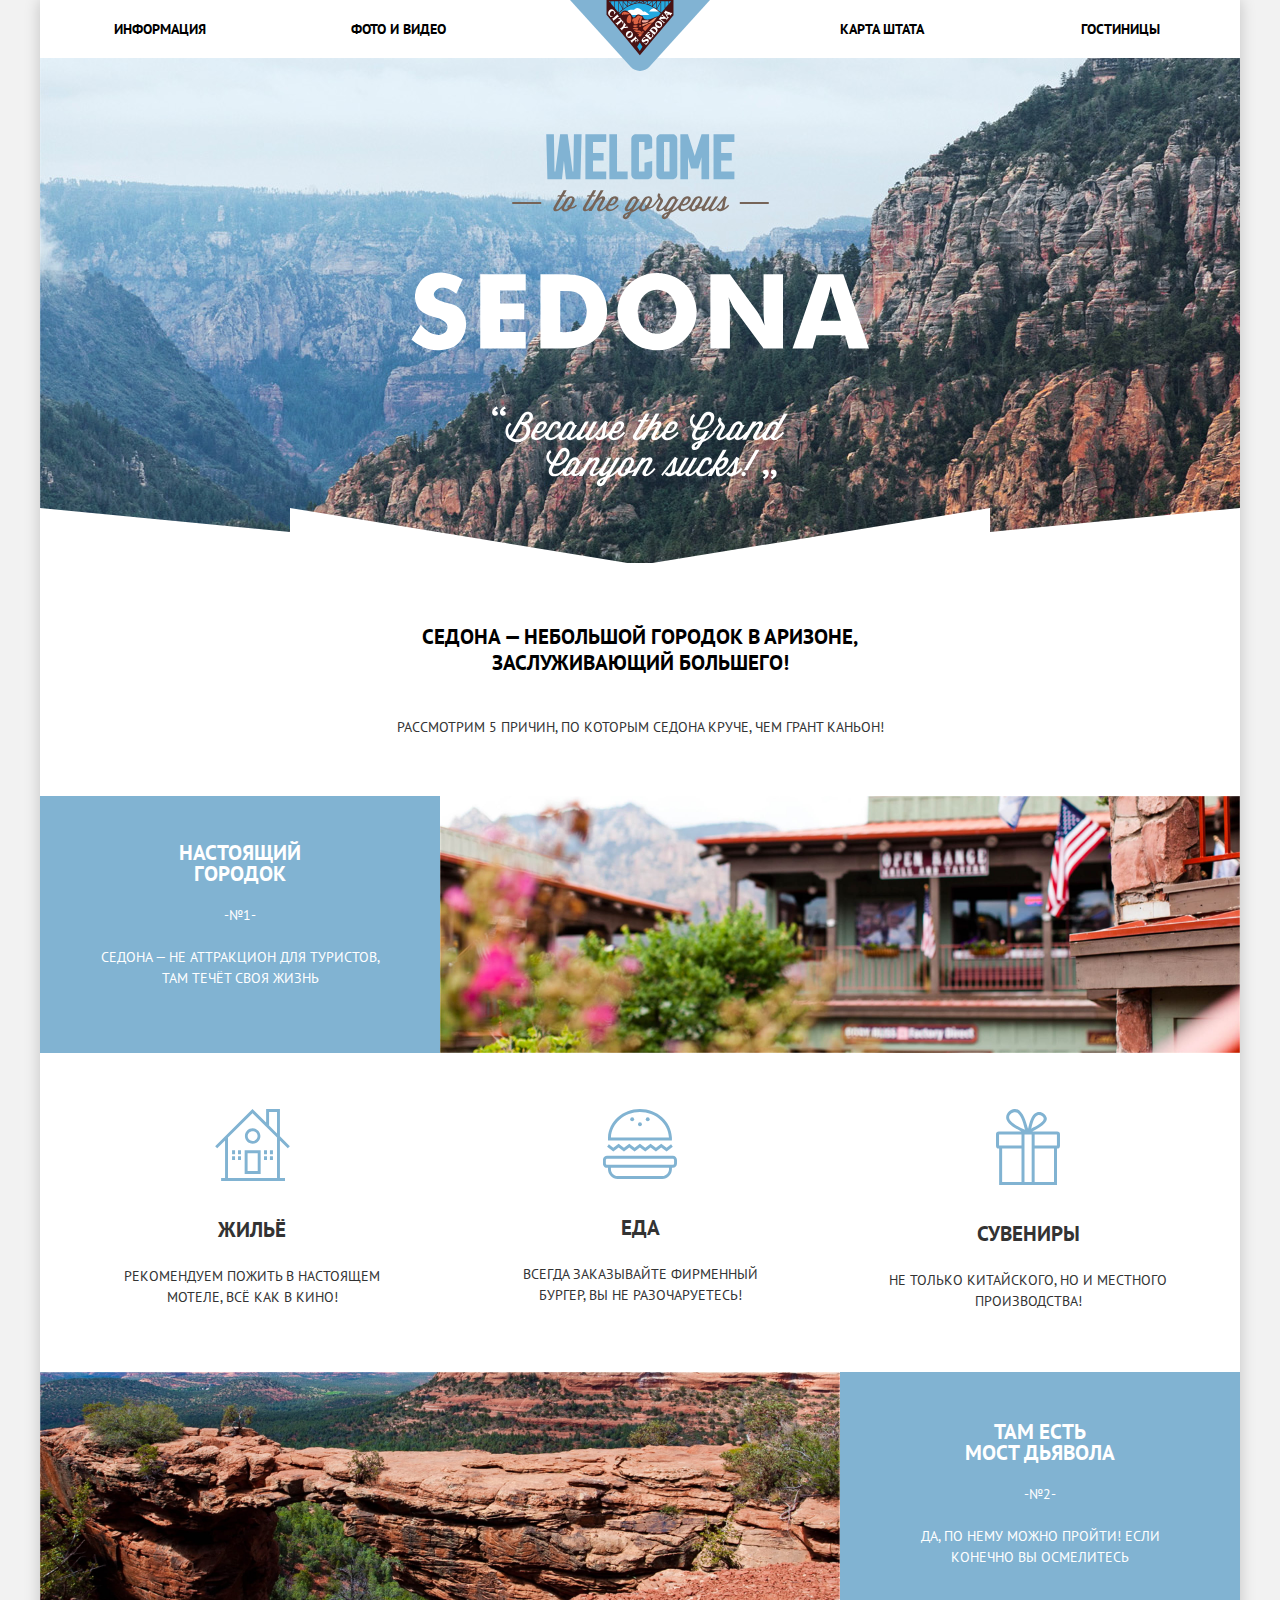
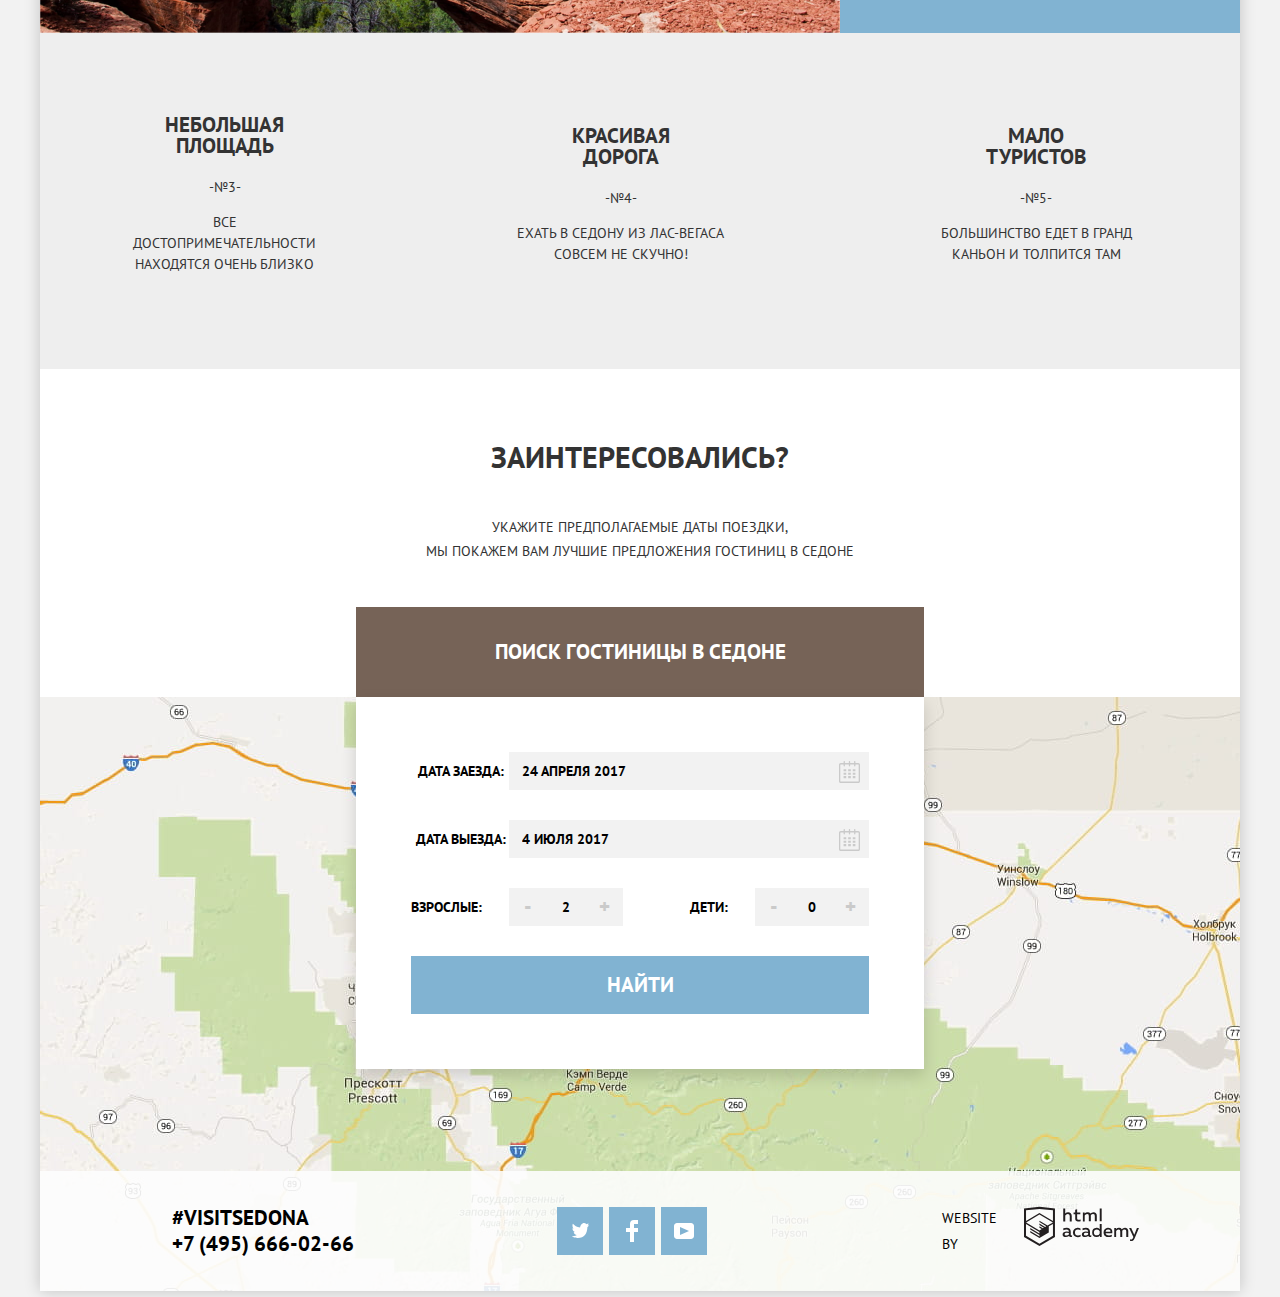
==== commit d5864196: "Декоративные элементы - начало - исправила ошибки" ====
--- a/index.html
+++ b/index.html
@@ -47,7 +47,6 @@
                 <img src="img/content-city.jpg" width="800" height="255" alt="Фото города">
               </div>
             </div>
-  
             <ul class=benefit-list>
               <li class="benefit-item icon-house">
                 <h3>Жильё</h3>
--- a/css/style.css
+++ b/css/style.css
@@ -25,7 +25,26 @@
     max-width: 100%;
     height: auto;
 }
-  
+
+h2 {
+    font-size: 21px;
+    font-weight: 700;
+    text-align: center;
+    color: #ffffff;
+}
+
+h3 {
+    font-size: 21px;
+    font-weight: 700;
+    text-align: center;
+}
+
+h4 {
+    font-size: 30px;
+    line-height: 36px;
+    font-weight: 700;
+}
+
 .visually-hidden {
     position: absolute;
     width: 1px;
@@ -39,19 +58,19 @@
     overflow: hidden;
 }
 
+
 .nav-list,
 .benefit-list,
 .advantages-list,
 .social-list,
-.infrastructure-list,
-.habitation-list,
+.selection-list,
 .sorting-list, 
 .sorting-arrow, 
 .hotel-list {
     list-style-type: none;
 }
 
-/*Оживление кнопок первая страница*/
+/*Декоративные элементы - навигация*/
 
 .nav-list a:hover,
 .nav-list a:focus {
@@ -59,7 +78,8 @@
 }
 
 .nav-list a:active {
-    color: rgba 0 0 0, 0.3;
+    color: #000000;
+    opacity: 0.3;
 }
 
 .nav-activ {
@@ -126,21 +146,21 @@
 	flex-direction: column;
     align-items: center; 
     background-color: #ffffff; 
+    padding-top: 61px;
+    padding-bottom: 56px;
   }
 
-.intro-title{
+.intro-title {
     font-size: 21px;
     font-weight: 700;
     max-width: 440px;
     margin: 0;
-    margin-top: 61px;
     margin-bottom: 38px;
 }
 
 .intro-text {
     color: #333333;
-    margin:0;
-    margin-bottom: 56px;
+    margin: 0;
 }
 
 .advantage {
@@ -160,18 +180,14 @@
     padding-bottom: 64px;
 }
 
-h2 {
-    font-size: 21px;
-    font-weight: 700;
-    color: #ffffff;
-    margin: 0;
-}
-
+.advantage-info h2 {
+    margin: 0;
+}
 
 .advantage-info p {
     width: 280px;
     margin: 0 auto;
-    padding-top: 21px;
+    margin-top: 21px;
 }
 
 .img-wrap {
@@ -184,24 +200,28 @@
     color: #333333;
     display: flex;
     flex-wrap: wrap;
-    margin: 0;
-    padding: 0;
+    justify-content: space-between;
+    box-sizing: border-box;
+    width: 1060px;
+    min-height: 311px;
+    margin: auto;
+    padding: 0;
+    padding-top: 56px;
+    padding-bottom: 60px;
 }
 
 .benefit-item {
     width: 284px;
-    margin: 60px auto;
-}
-
-h3 {
-    font-size: 21px;
-    font-weight: 700;
-    color: #000000; 
-    padding: 9px;
-}
-
-.benefit-item p{
-    width: 284px;
+}
+
+.benefit-item h3 {
+    margin: 0;
+    margin-top: 32px;
+}
+
+.benefit-item p {
+    margin: 0;
+    margin-top: 26px;
 }
 
 .icon-house::before {
@@ -216,7 +236,6 @@
 .icon-souvenir::before {
 	content: url("../img/icon-souvenir.svg");
 	background-repeat: no-repeat;
-    background-position: 160px 45px;
 }
 
 .advantage-second {
@@ -238,16 +257,20 @@
     display: flex;
     flex-wrap: wrap;
     background-color: #eeeeee;
-    margin: 0;
-    padding: 0;
+    justify-content: space-between;
+    min-height: 256px;
+    padding: 0;
+    padding-top: 30px;
+    padding-bottom: 50px;
+    margin: auto;
+   
+   
 }
 
 .advantages-item {
     color: #333333; 
     margin: auto;
-    padding-top: 30px;
-    padding-left: 15px;
-    padding-bottom: 50px;
+   
 }
 
 .advantages-item:first-child {
@@ -274,12 +297,6 @@
     line-height: 24px;
     color: #333333;
     margin: 30px;
-}
-
-h4 {
-    font-size: 30px;
-    line-height: 36px;
-    font-weight: 700;
 }
 
 .btn-booking {
@@ -305,37 +322,38 @@
     background-color: #ffffff;
     box-shadow: 0px 7px 15px 0 rgba(0, 1, 1, 0.15); 
     box-sizing: border-box;
+    padding: 55px;
     transform: translateX(-50%);
     position: absolute;
     z-index: 2; 
-    padding: 55px;
 }
 
 .check-in, 
 .check-off,
 .detail-booking {
     display: flex;
-    padding-bottom: 30px;
+    margin-bottom: 30px;
 }
 
 .check-in-date {
     margin: auto;
-    padding-right: 5px;
+    margin-right: 5px;
 }
 
 .check-off-date {
     margin: auto;
-    padding-right: 3px;
+    margin-right: 3px;
 }
 
 .booking-form input[type="text"] {
     line-height: 26px;
     font-weight: 700;
-    width: 345px;
-    height: 36px;
     text-transform: uppercase;
     background-color: #f2f2f2;
     border: none;
+    
+    width: 345px;
+    height: 36px;
     padding-left: 13px;
 }
 
@@ -361,12 +379,12 @@
 }
 
 .adults label {
-    padding-right: 27px;
+    margin-right: 27px;
 }
 
 .children label{
-    padding-left: 53px;
-    padding-right: 27px;
+    margin-left: 53px;
+    margin-right: 27px;
 }
 
 .booking-form input[type="number"] {
@@ -378,7 +396,9 @@
     border: 0;
     text-align: center;
     cursor: pointer;
-    padding: 0;
+    box-sizing: border-box;
+    padding: 0;
+    
 }
 
 input[type="number"]::-webkit-outer-spin-button,
@@ -391,17 +411,14 @@
 .btn-minus {
     font-size: 21px;
     font-weight: 700;
+    text-align: center;
     color: #cacaca;
     width: 38px;
     height: 38px;
     background-color: #f2f2f2;
-    background: rgb(242, 242, 242);
     cursor: pointer;
-    padding:0;
-   
+    padding: 0;
     border: none;
-    border: 0;
-    text-align: center;
 }
 
 
@@ -430,7 +447,7 @@
 }
 
 
-/*Оживление кнопок в форме 1*/
+/*Декоротивные элелементы - форма 1*/
 
 .btn-booking:hover,
 .btn-booking:focus {
@@ -533,13 +550,13 @@
 
 .twitter::before {
     content: "";
-  position: absolute;
-  width: 46px;
-  height: 48px;
-  background-position: 50% 50%;
-  background-image: url(../img/twitter.svg);
-  background-repeat: no-repeat;
-  }
+    position: absolute;
+    width: 46px;
+    height: 48px;
+    background-position: 50% 50%;
+    background-image: url(../img/twitter.svg);
+    background-repeat: no-repeat;
+}
 
 .facebook::before {
     content: "";
@@ -549,7 +566,7 @@
     background-position: 50% 50%;
     background-image: url(../img/fb-icon.svg);
     background-repeat: no-repeat;
-  }
+}
   
 .youtube::before {
     content: "";
@@ -559,7 +576,7 @@
     background-position: 50% 50%;
     background-image: url(../img/youtube.svg);
     background-repeat: no-repeat;
-  }
+}
 
 .copyright {
     margin-right: 101px;
@@ -573,7 +590,7 @@
     margin-left: 8px;
 }
 
-/*Оживление кнопок в подвале*/
+/*Декоративные элементы - подвал*/
 
 .contact:hover span,
 .contact:focus span,
@@ -611,46 +628,177 @@
   
 /*Внутренняя страница*/
 
-.filter {
-    min-height: 217px;
+.selection {
     color: #ffffff;
-    background-color: #669ec0;
-    position: relative;
+    background-color: #81b3d2;
     background-image: url("../img/filter-background.jpg");
     background-repeat: no-repeat;
     background-position: center;
-}
-
-.filter-form {
-    display: flex;
-}
-
-.filter-form fieldset {
+    box-sizing: border-box;
+    min-height: 217px;
+    padding-top: 27px;
+}
+
+.selection-wrap {
+    box-sizing: border-box;
+    width: 1060px;
+    margin: auto;
+}
+
+.selection-form {
+    align-items: center;
+    display: flex;
+}
+
+.filters {
+    text-align: left;
     border: none;
 	margin: 0;
 	padding: 0;
 }
 
-.infrastructure,
-.habitation, 
-.cost {
+.filters legend {
     font-size: 16px;
     font-weight: 700;
+    margin-bottom: 25px;
+}
+
+.selection-list {
+    padding: 0;
+    margin: 0;
+}
+
+.filters:nth-of-type(2) {
+    margin-left: 120px;
+    margin-right: auto;
+}
+
+.filter-item {
+    font-size: 14px;
+    margin-bottom: 25px;
+    margin-left: 40px;
+}
+
+.filter-item label{
+    position: relative;
+}
+
+.filter-item label::before {
+    content: "";
+    position: absolute;
+    background-image: url("../img/checkbox-off.svg");
+    background-repeat: no-repeat;
+    width: 23px;
+    height: 23px;
+    top: -2px;
+    left: -38px;
+    
+}
+
+.filter-item:checked label::before {
+    content: "";
+    position: absolute;
+    background-image: url("../img/checkbox-on.svg");
+    background-repeat: no-repeat;
+    width: 23px;
+    height: 23px;
+    top: -2px;
+    left: -38px;
+}
+
+.selection-price {
+    margin: 0;
+    width: 330px;
+
+}
+
+.selection-range p {
+    margin-bottom: 9px;
+    font-weight: 700;
+    font-size: 16px;
+    line-height: 21px;
+    text-align: left;
+}
+
+.range-cost {
+    position: relative;
+    height: 36px;
+    margin-bottom: 20px;
+    border: 2px solid white;
+    border-radius: 2px;
+}
+
+.range-cost::after {
+    content: "";
+    position: absolute;
+    top: 50%;
+    left: 50%;
+    width: 2px;
+    height: 22px;
+    background-color: white;
+    transform: translate(-50%, -50%);
+}
+
+.range-cost label {
+    display: inline-block;
+    line-height: 38px;
+    vertical-align: top;
+    cursor: pointer;
+}
+
+.cost-min,
+.cost-max {
+    width: 90px;
+    margin-left: 50px;
+}
+
+.range-cost input {
+    width: 50px;
+    margin: 0;
+    color: inherit;
+    background-color: transparent;
+    border: none;
+
+}
+
+.range-filter {
+    position: relative;
+    margin-bottom: 32px;
+}
+
+.range-filter .scale{
+    height: 2px;
+    background-color: rgba(255, 255, 255, 0.3);
 }
 
 .btn-cost {
     text-align: center;
     text-transform: uppercase;
     color: #ffffff;
-
     background-color: transparent;
     height: 32px;
 }
 
-.btn-cost:hover,
-.btn-cost:focus {
-    color: #000000;
-    background-color: #ffffff;
+.range-filter .two-scale {
+    width: 80%;
+    height: 2px;
+    background-color: white;
+}
+  
+.range-toggle {
+    position: absolute;
+    top: 200px;
+    width: 4px;
+    height: 4px;
+    background-color: #ababab;
+    border: 8px solid white;
+    border-radius: 50%;
+    box-shadow: 0 2px 1px 0 rgba(0, 1, 1, 0.2);
+    cursor: pointer;
+}
+
+.range-toggle-max {
+    left: 85%;
 }
 
 .sorting-filter {
@@ -658,10 +806,8 @@
     font-weight: 400;
     line-height: 18px;
     color: #000000;
-
     background-color: #ffffff;
     height: 540px;
-
 }
 
 .sorting-wrap {
@@ -689,32 +835,17 @@
 }
 
 .sorting-item {
-    padding-left: 33px;
+    margin-left: 33px;
 }
 
 .sorting-item a {
     color: rgba(0, 0, 0, 0.3);
-    text-decoration: underline;
-    text-decoration-style: dashed;
-}
-
-.sorting-item a:hover {
-    opacity: 1;
+    border-bottom: 1px dotted #81b3d2;
+}
+
+.sorting-activ a {
     color: #81b3d2;
-    text-decoration: underline;
-    text-decoration-style: dashed;
-    text-decoration-color: #81b3d2;
-}
-
-.sorting-item a:focus {
-    opacity: 1;
-    color: #81b3d2;
-    text-decoration: none;
-}
-
-.sorting-item a:active {
-    color: #000000 !important;
-    text-decoration: none;
+    border-bottom: none;
 }
 
 .sorting-arrow {
@@ -725,19 +856,13 @@
 .arrow-item {
     margin-right: 12px;
 }
-
-.sorting-arrow path:active,
-.sorting-arrow path:focus {
-    fill: #81b3d2;
-}
-
-.sorting-arrow path:hover {
-    fill: #000000;
+.arrow-item path {
+    fill:#cacaca;
 }
 
 .result-wrap {
     min-height: 453px;
-    background-color: white;
+    background-color: white; 
 }
 
 .hotel-list{
@@ -748,7 +873,12 @@
 .hotel-item {
     box-sizing: border-box;
     min-height: 150px;
+    padding-top: 30px;
     border-top: 1px solid #f2f2f2;
+}
+
+.hotel-item:last-child {
+    border-bottom: 1px solid #e5e5e5;
 }
 
 .parameters-hotel {
@@ -756,11 +886,6 @@
     align-items: center;
     width: 1060px;
     margin: auto;
-    margin-top: 29px;
-}
-
-.hotel-item:last-child {
-    border-bottom: 1px solid #e5e5e5;
 }
 
 .hotel-info {
@@ -770,15 +895,14 @@
     margin-left: 30px;
 }
 
-h3 {
-    font-size: 21px;
+.hotel-info h3 {
     line-height: 26px;
     text-align: left;
     padding: 0;
     margin: 0;
 }
 
-.hotel-info span {
+.hotel-info p {
     color: #333333;
     display: inline-block;
     width: 110px;
@@ -802,18 +926,18 @@
     display: inline-block;
 }
 
-.btn.reserve {
+.btn-reserve {
     width: 142px;
-    line-height: 27px;
     background-color: #766357; 
     display: inline-block;
 }
 
-.column-raiting {
-    text-align: center;
-}
-
-.column-raiting p {
+.rating {
+    text-align: center;
+}
+
+.rating p {
+    color: #666666;
     display: block;
     width: 110px;
     margin-top: 40px;
@@ -823,42 +947,69 @@
     background-color: #f2f2f2;
 }
 
-.column-raiting img {
+.rating img {
     margin-left: 3px;
 }
 
-
-
-
-.btn-detail:hover {
-    color: #ffffff !important;
+.footer-catalog {
+	position: static;
+}
+
+/*Декоративные элементы - вторая страница*/
+
+.btn-cost:hover,
+.btn-cost:focus {
+    color: #000000;
+    background-color: #ffffff;
+}
+
+.sorting-item a:hover,
+.sorting-item a:focus {
+    color: #81b3d2;
+    border-bottom: 1px dotted #81b3d2;
+}
+
+.sorting-item a:active {
+    color: #000000;
+    border-bottom: none;
+}
+
+.arrow-item path:hover,
+.arrow-item path:focus {
+    fill: #231F20;
+}
+
+.arrow-item path:active,
+.arrow-activ path {
+    fill: #81b3d2;
+}
+
+.hotel-info h3:hover,
+.hotel-info h3:focus {
+    color: #81b3d2;
+}
+
+.hotel-info h3:active {
+    color: inherit;
+    opacity: 0.3;
+}
+
+.btn-detail:hover,
+.btn-detail:focus {
     background-color: #669ec0;
 }
 
-.btn-detail:active,
-.btn-detail:focus {
+.btn-detail:active {
     color: rgba(255, 255, 255, 0.3);
     background-color: #5496bd;
 }
 
-.btn-reserve {
-    background-color: #766357;
-}
-
-.btn-reserve:hover {
-    color: #ffffff !important;
+.btn-reserve:hover,
+.btn-reserve:focus {
     background-color: #604e43;
 }
 
-.btn-reserve:focus,
 .btn-reserve:active {
     color: rgba(255, 255, 255, 0.3);
     background-color: #503e33;
-}
-
-
-
-
-.footer-catalog {
-	position: static;
 }